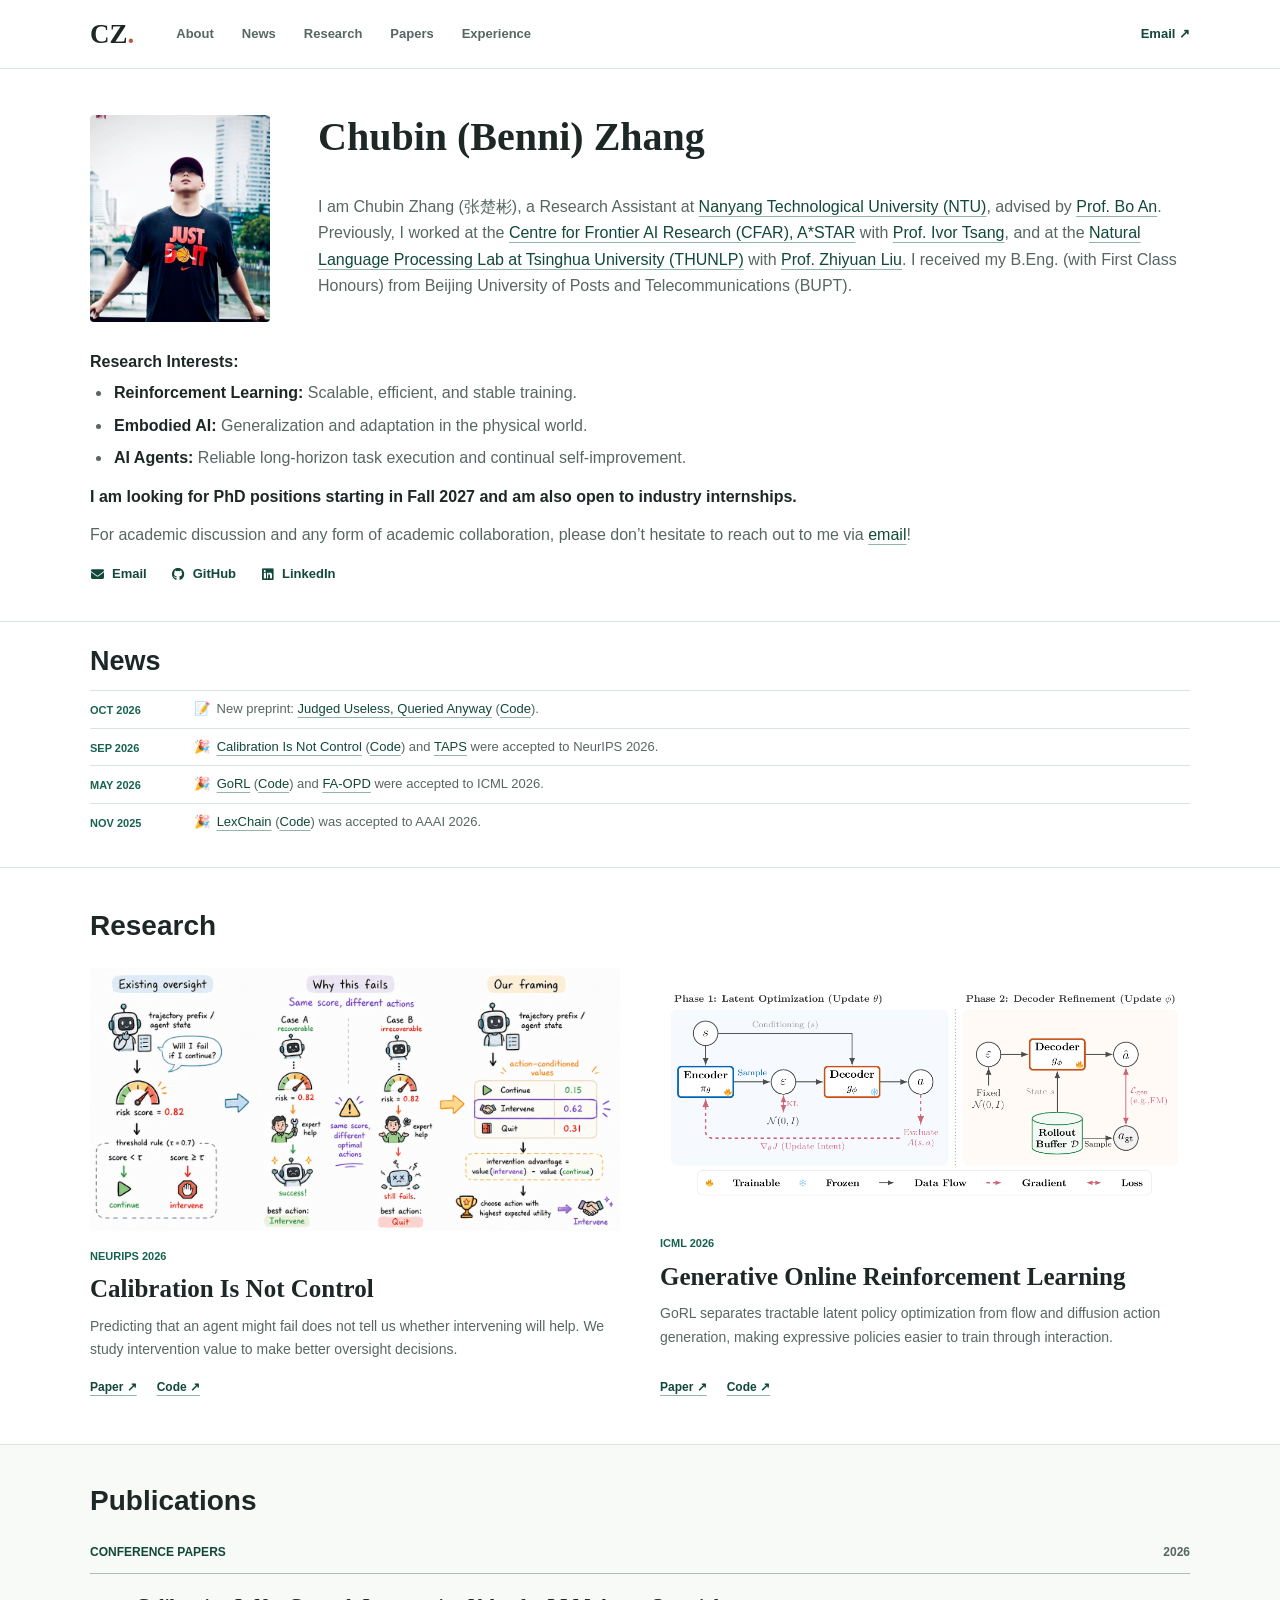
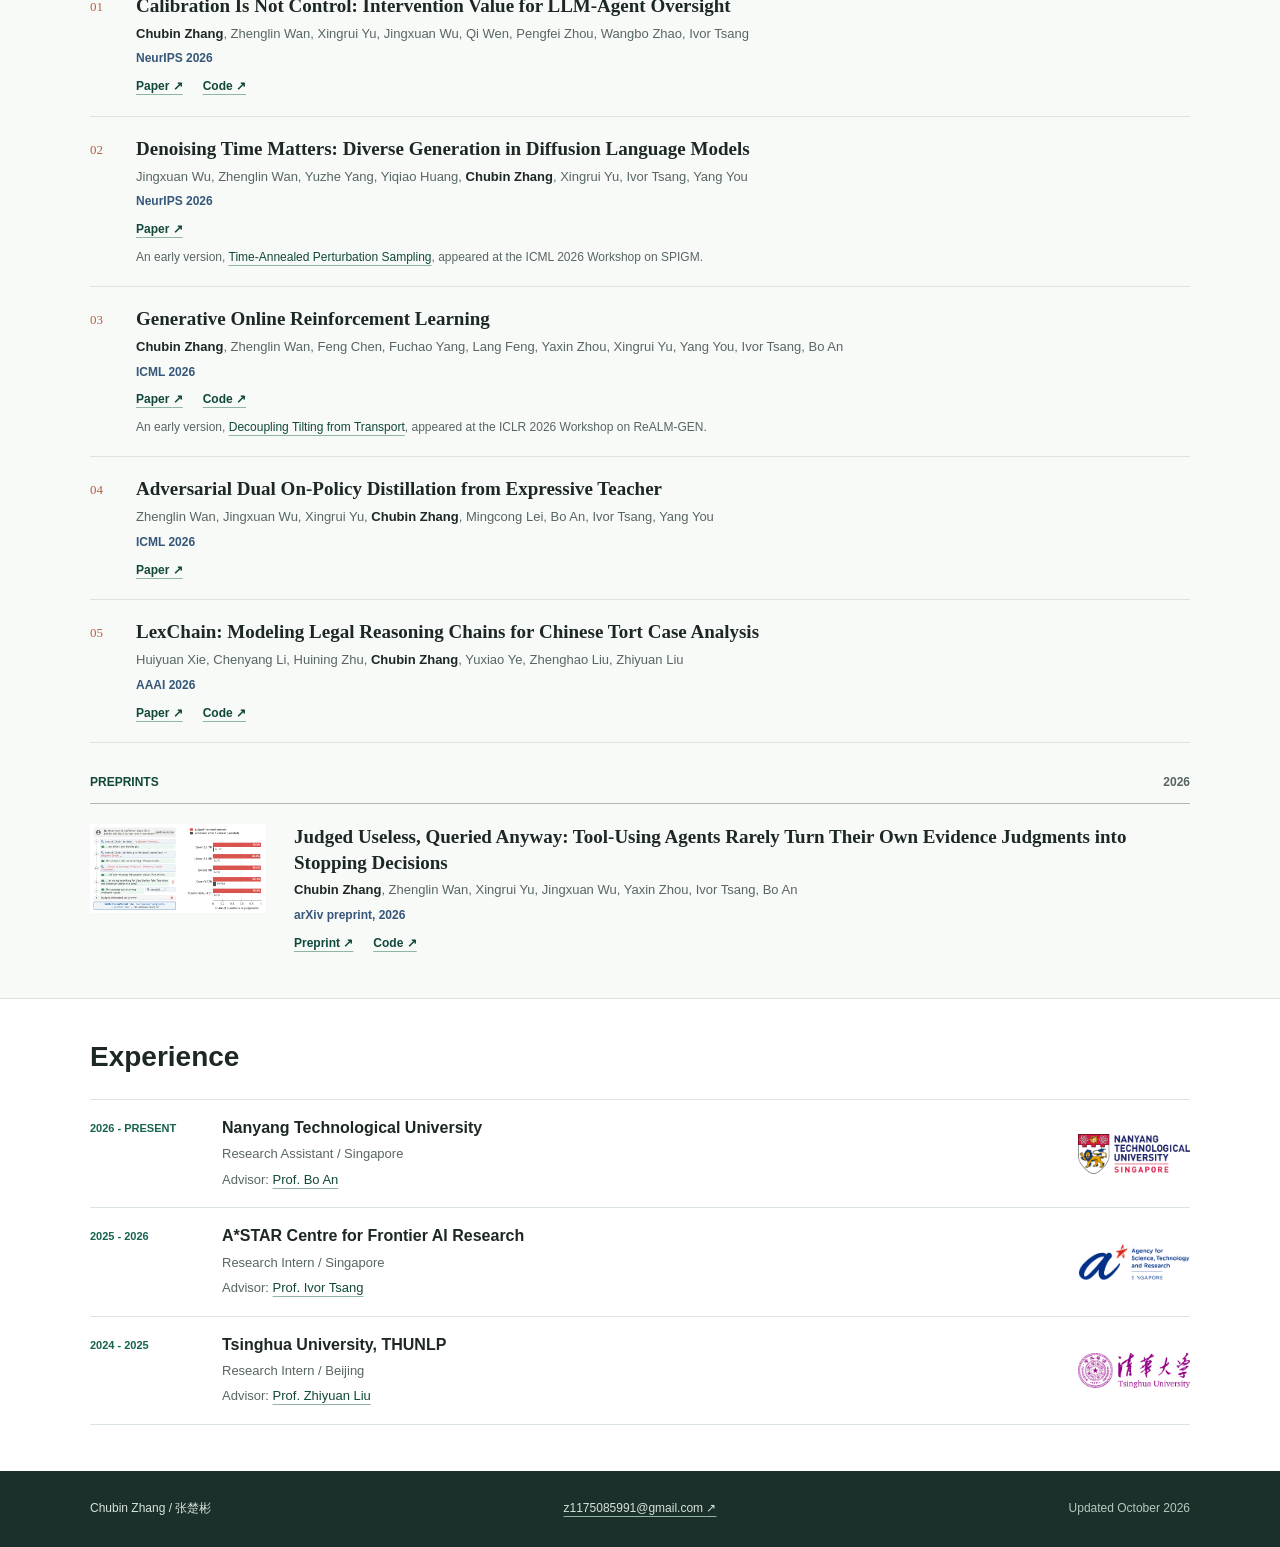
==== index.html @ ce403f7f "Highlight Fall 2027 PhD search and separate collaboration invitation" ====
<!doctype html>
<html lang="en">
  <head>
    <meta charset="utf-8" />
    <meta name="viewport" content="width=device-width, initial-scale=1" />
    <meta name="theme-color" content="#f8faf8" />
    <meta
      name="description"
      content="Chubin Zhang is a Research Assistant at Nanyang Technological University, supervised by Prof. Bo An. His research interests include reinforcement learning, generative models, and AI agents."
    />
    <link rel="canonical" href="https://bennidict23.github.io/" />
    <link rel="icon" href="assets/favicon.svg" type="image/svg+xml" />
    <link
      rel="stylesheet"
      href="https://cdnjs.cloudflare.com/ajax/libs/font-awesome/6.5.1/css/all.min.css"
    />
    <link rel="stylesheet" href="styles.css?v=20261015-opportunities" />
    <meta property="og:type" content="profile" />
    <meta
      property="og:title"
      content="Chubin Zhang (张楚彬) | Research Assistant at NTU"
    />
    <meta
      property="og:description"
      content="Research interests in reinforcement learning, generative models, and AI agents."
    />
    <meta property="og:url" content="https://bennidict23.github.io/" />
    <meta
      property="og:image"
      content="https://bennidict23.github.io/assets/gorl-framework.png"
    />
    <title>Chubin Zhang (张楚彬) | Research Assistant at NTU</title>
    <script type="application/ld+json">
      {
        "@context": "https://schema.org",
        "@type": "Person",
        "name": "Chubin Zhang",
        "alternateName": "张楚彬",
        "url": "https://bennidict23.github.io/",
        "email": "mailto:z1175085991@gmail.com",
        "jobTitle": "Research Assistant",
        "affiliation": {
          "@type": "CollegeOrUniversity",
          "name": "Nanyang Technological University"
        },
        "knowsAbout": [
          "Reinforcement learning",
          "Generative models",
          "Diffusion models",
          "AI agents"
        ],
        "sameAs": [
          "https://github.com/bennidict23",
          "https://www.linkedin.com/in/chubin-zhang-20a061420/"
        ]
      }
    </script>
  </head>
  <body>
    <a class="skip-link" href="#main">Skip to content</a>
    <header class="site-header">
      <div class="container header-inner">
        <a class="brand" href="#about" aria-label="Chubin Zhang, back to top"
          >CZ<span>.</span></a
        >
        <nav class="site-nav" aria-label="Primary navigation">
          <a href="#about">About</a><a href="#news">News</a
          ><a href="#research">Research</a><a href="#publications">Papers</a
          ><a href="#experience">Experience</a>
        </nav>
        <a class="header-contact" href="mailto:z1175085991@gmail.com"
          >Email <span aria-hidden="true">&#8599;</span></a
        >
      </div>
    </header>
    <main id="main">
      <section class="about-section" id="about" aria-labelledby="page-title">
        <div class="container profile-grid">
          <img
            class="portrait"
            src="assets/chubin-portrait.jpg"
            alt="Chubin Zhang outdoors in Singapore"
            width="1080"
            height="1244"
            loading="eager"
            decoding="async"
          />
          <div class="profile-heading">
            <h1 id="page-title">Chubin (Benni) Zhang</h1>
          </div>
          <div class="about-intro">
            <p>
              I am Chubin Zhang (张楚彬), a Research Assistant at
              <a
                href="https://www.ntu.edu.sg/"
                target="_blank"
                rel="noopener noreferrer"
                >Nanyang Technological University (NTU)</a
              >, advised by
              <a
                href="https://personal.ntu.edu.sg/boan/"
                target="_blank"
                rel="noopener noreferrer"
                >Prof. Bo An</a
              >. Previously, I worked at the
              <a
                href="https://www.a-star.edu.sg/cfar"
                target="_blank"
                rel="noopener noreferrer"
                >Centre for Frontier AI Research (CFAR), A*STAR</a
              >
              with
              <a
                href="https://www.a-star.edu.sg/cfar/about-cfar/management/prof-ivor-tsang"
                target="_blank"
                rel="noopener noreferrer"
                >Prof. Ivor Tsang</a
              >, and at the
              <a
                href="https://nlp.csai.tsinghua.edu.cn/"
                target="_blank"
                rel="noopener noreferrer"
                >Natural Language Processing Lab at Tsinghua University
                (THUNLP)</a
              >
              with
              <a
                href="https://nlp.csai.tsinghua.edu.cn/~lzy/"
                target="_blank"
                rel="noopener noreferrer"
                >Prof. Zhiyuan Liu</a
              >. I received my B.Eng. (with First Class Honours) from Beijing
              University of Posts and Telecommunications (BUPT).
            </p>
          </div>
          <div class="about-copy">
            <h2 class="interests-heading">Research Interests:</h2>
            <ul class="research-interests">
              <li>
                <strong>Reinforcement Learning:</strong> Scalable, efficient,
                and stable training.
              </li>
              <li>
                <strong>Embodied AI:</strong> Generalization and adaptation in
                the physical world.
              </li>
              <li>
                <strong>AI Agents:</strong> Reliable long-horizon task execution
                and continual self-improvement.
              </li>
            </ul>
            <p class="opportunity-note">
              <strong>
                I am looking for PhD positions starting in Fall 2027 and am also
                open to industry internships.
              </strong>
            </p>
            <p class="collaboration-note">
              For academic discussion and any form of academic collaboration,
              please don&rsquo;t hesitate to reach out to me via
              <a href="mailto:z1175085991@gmail.com">email</a>!
            </p>
            <div class="profile-links" aria-label="Contact and profiles">
              <a href="mailto:z1175085991@gmail.com"
                ><i class="fa-solid fa-envelope" aria-hidden="true"></i>Email</a
              >
              <a
                href="https://github.com/bennidict23"
                target="_blank"
                rel="noopener noreferrer"
                ><i class="fa-brands fa-github" aria-hidden="true"></i>GitHub</a
              >
              <a
                href="https://www.linkedin.com/in/chubin-zhang-20a061420/"
                target="_blank"
                rel="noopener noreferrer"
                ><i class="fa-brands fa-linkedin" aria-hidden="true"></i
                >LinkedIn</a
              >
            </div>
          </div>
        </div>
      </section>
      <section class="news-section" id="news" aria-labelledby="news-title">
        <div class="container">
          <div class="section-heading compact-heading">
            <h2 id="news-title">News</h2>
          </div>
          <ul class="news-list">
            <li>
              <time datetime="2026-10">Oct 2026</time>
              <p>
                <span aria-hidden="true">📝</span> New preprint:
                <a
                  href="https://arxiv.org/abs/2610.06191"
                  target="_blank"
                  rel="noopener noreferrer"
                  >Judged Useless, Queried Anyway</a
                >
                (<a
                  href="https://github.com/bennidict23/judged-useless-queried-anyway"
                  target="_blank"
                  rel="noopener noreferrer"
                  >Code</a
                >).
              </p>
            </li>
            <li>
              <time datetime="2026-09">Sep 2026</time>
              <p>
                <span aria-hidden="true">🎉</span>
                <a
                  href="https://arxiv.org/abs/2606.21399"
                  target="_blank"
                  rel="noopener noreferrer"
                  >Calibration Is Not Control</a
                >
                (<a
                  href="https://github.com/bennidict23/calibration-is-not-control"
                  target="_blank"
                  rel="noopener noreferrer"
                  >Code</a
                >) and
                <a
                  href="https://arxiv.org/abs/2601.22629"
                  target="_blank"
                  rel="noopener noreferrer"
                  >TAPS</a
                >
                were accepted to NeurIPS 2026.
              </p>
            </li>
            <li>
              <time datetime="2026-05">May 2026</time>
              <p>
                <span aria-hidden="true">🎉</span>
                <a
                  href="https://arxiv.org/abs/2512.02581"
                  target="_blank"
                  rel="noopener noreferrer"
                  >GoRL</a
                >
                (<a
                  href="https://github.com/bennidict23/GoRL"
                  target="_blank"
                  rel="noopener noreferrer"
                  >Code</a
                >) and
                <a
                  href="https://arxiv.org/abs/2605.27095"
                  target="_blank"
                  rel="noopener noreferrer"
                  >FA-OPD</a
                >
                were accepted to ICML 2026.
              </p>
            </li>
            <li>
              <time datetime="2025-11">Nov 2025</time>
              <p>
                <span aria-hidden="true">🎉</span>
                <a
                  href="https://doi.org/10.1609/aaai.v40i42.40906"
                  target="_blank"
                  rel="noopener noreferrer"
                  >LexChain</a
                >
                (<a
                  href="https://github.com/thunlp/LexChain"
                  target="_blank"
                  rel="noopener noreferrer"
                  >Code</a
                >) was accepted to AAAI 2026.
              </p>
            </li>
          </ul>
        </div>
      </section>
      <section
        class="research-section"
        id="research"
        aria-labelledby="research-title"
      >
        <div class="container">
          <div class="section-heading">
            <h2 id="research-title">Research</h2>
          </div>
          <div class="featured-grid">
            <article class="featured-work">
              <a
                class="feature-image"
                href="assets/oversight-figure.png"
                target="_blank"
                rel="noopener noreferrer"
                aria-label="Open the Calibration Is Not Control figure at full size"
                ><img
                  src="assets/oversight-figure.png"
                  alt="Risk-score oversight compared with action-conditioned intervention decisions"
                  width="1400"
                  height="694"
                  loading="lazy"
              /></a>
              <p class="feature-kicker">NeurIPS 2026</p>
              <h3>Calibration Is Not Control</h3>
              <p class="feature-summary">
                Predicting that an agent might fail does not tell us whether
                intervening will help. We study intervention value to make
                better oversight decisions.
              </p>
              <div class="paper-links">
                <a
                  href="https://arxiv.org/abs/2606.21399"
                  target="_blank"
                  rel="noopener noreferrer"
                  >Paper <span aria-hidden="true">&#8599;</span></a
                ><a
                  href="https://github.com/bennidict23/calibration-is-not-control"
                  target="_blank"
                  rel="noopener noreferrer"
                  >Code <span aria-hidden="true">&#8599;</span></a
                >
              </div>
            </article>
            <article class="featured-work">
              <a
                class="feature-image"
                href="assets/gorl-framework.png"
                target="_blank"
                rel="noopener noreferrer"
                aria-label="Open the Generative Online Reinforcement Learning figure at full size"
                ><img
                  src="assets/gorl-framework.png"
                  alt="GoRL framework: latent policy optimization and generative decoder refinement"
                  width="2043"
                  height="873"
                  loading="lazy"
              /></a>
              <p class="feature-kicker">ICML 2026</p>
              <h3>Generative Online Reinforcement Learning</h3>
              <p class="feature-summary">
                GoRL separates tractable latent policy optimization from flow
                and diffusion action generation, making expressive policies
                easier to train through interaction.
              </p>
              <div class="paper-links">
                <a
                  href="https://arxiv.org/abs/2512.02581"
                  target="_blank"
                  rel="noopener noreferrer"
                  >Paper <span aria-hidden="true">&#8599;</span></a
                ><a
                  href="https://github.com/bennidict23/GoRL"
                  target="_blank"
                  rel="noopener noreferrer"
                  >Code <span aria-hidden="true">&#8599;</span></a
                >
              </div>
            </article>
          </div>
        </div>
      </section>
      <section
        class="publications-section"
        id="publications"
        aria-labelledby="publications-title"
      >
        <div class="container">
          <div class="section-heading">
            <h2 id="publications-title">Publications</h2>
          </div>
          <h3 class="group-heading">Conference Papers <span>2026</span></h3>
          <ol class="publication-list">
            <li class="publication-item" id="paper-calibration">
              <span class="publication-number" aria-hidden="true">01</span>
              <div class="publication-body">
                <h4>
                  <a
                    href="https://arxiv.org/abs/2606.21399"
                    target="_blank"
                    rel="noopener noreferrer"
                    >Calibration Is Not Control: Intervention Value for
                    LLM-Agent Oversight
                    <span aria-hidden="true">&#8599;</span></a
                  >
                </h4>
                <p class="authors">
                  <strong>Chubin Zhang</strong>, Zhenglin Wan, Xingrui Yu,
                  Jingxuan Wu, Qi Wen, Pengfei Zhou, Wangbo Zhao, Ivor Tsang
                </p>
                <p class="venue">NeurIPS 2026</p>
                <div class="paper-links">
                  <a
                    href="https://arxiv.org/abs/2606.21399"
                    target="_blank"
                    rel="noopener noreferrer"
                    >Paper <span aria-hidden="true">&#8599;</span></a
                  ><a
                    href="https://github.com/bennidict23/calibration-is-not-control"
                    target="_blank"
                    rel="noopener noreferrer"
                    >Code <span aria-hidden="true">&#8599;</span></a
                  >
                </div>
              </div>
            </li>
            <li class="publication-item" id="paper-denoising">
              <span class="publication-number" aria-hidden="true">02</span>
              <div class="publication-body">
                <h4>
                  <a
                    href="https://arxiv.org/abs/2601.22629"
                    target="_blank"
                    rel="noopener noreferrer"
                    >Denoising Time Matters: Diverse Generation in Diffusion
                    Language Models <span aria-hidden="true">&#8599;</span></a
                  >
                </h4>
                <p class="authors">
                  Jingxuan Wu, Zhenglin Wan, Yuzhe Yang, Yiqiao Huang,
                  <strong>Chubin Zhang</strong>, Xingrui Yu, Ivor Tsang, Yang
                  You
                </p>
                <p class="venue">NeurIPS 2026</p>
                <div class="paper-links">
                  <a
                    href="https://arxiv.org/abs/2601.22629"
                    target="_blank"
                    rel="noopener noreferrer"
                    >Paper <span aria-hidden="true">&#8599;</span></a
                  >
                </div>
                <p class="note">
                  An early version,
                  <a
                    href="https://openreview.net/forum?id=97dB4GrUzx"
                    rel="noopener noreferrer"
                    target="_blank"
                    >Time-Annealed Perturbation Sampling</a
                  >, appeared at the ICML 2026 Workshop on SPIGM.
                </p>
              </div>
            </li>
            <li class="publication-item" id="paper-gorl">
              <span class="publication-number" aria-hidden="true">03</span>
              <div class="publication-body">
                <h4>
                  <a
                    href="https://arxiv.org/abs/2512.02581"
                    target="_blank"
                    rel="noopener noreferrer"
                    >Generative Online Reinforcement Learning
                    <span aria-hidden="true">&#8599;</span></a
                  >
                </h4>
                <p class="authors">
                  <strong>Chubin Zhang</strong>, Zhenglin Wan, Feng Chen, Fuchao
                  Yang, Lang Feng, Yaxin Zhou, Xingrui Yu, Yang You, Ivor Tsang,
                  Bo An
                </p>
                <p class="venue">ICML 2026</p>
                <div class="paper-links">
                  <a
                    href="https://arxiv.org/abs/2512.02581"
                    target="_blank"
                    rel="noopener noreferrer"
                    >Paper <span aria-hidden="true">&#8599;</span></a
                  ><a
                    href="https://github.com/bennidict23/GoRL"
                    target="_blank"
                    rel="noopener noreferrer"
                    >Code <span aria-hidden="true">&#8599;</span></a
                  >
                </div>
                <p class="note">
                  An early version,
                  <a
                    href="https://openreview.net/forum?id=NMP4f4Cx2W"
                    rel="noopener noreferrer"
                    target="_blank"
                    >Decoupling Tilting from Transport</a
                  >, appeared at the ICLR 2026 Workshop on ReALM-GEN.
                </p>
              </div>
            </li>
            <li class="publication-item" id="paper-distillation">
              <span class="publication-number" aria-hidden="true">04</span>
              <div class="publication-body">
                <h4>
                  <a
                    href="https://arxiv.org/abs/2605.27095"
                    target="_blank"
                    rel="noopener noreferrer"
                    >Adversarial Dual On-Policy Distillation from Expressive
                    Teacher <span aria-hidden="true">&#8599;</span></a
                  >
                </h4>
                <p class="authors">
                  Zhenglin Wan, Jingxuan Wu, Xingrui Yu,
                  <strong>Chubin Zhang</strong>, Mingcong Lei, Bo An, Ivor
                  Tsang, Yang You
                </p>
                <p class="venue">ICML 2026</p>
                <div class="paper-links">
                  <a
                    href="https://arxiv.org/abs/2605.27095"
                    target="_blank"
                    rel="noopener noreferrer"
                    >Paper <span aria-hidden="true">&#8599;</span></a
                  >
                </div>
              </div>
            </li>
            <li class="publication-item" id="paper-lexchain">
              <span class="publication-number" aria-hidden="true">05</span>
              <div class="publication-body">
                <h4>
                  <a
                    href="https://doi.org/10.1609/aaai.v40i42.40906"
                    target="_blank"
                    rel="noopener noreferrer"
                    >LexChain: Modeling Legal Reasoning Chains for Chinese Tort
                    Case Analysis <span aria-hidden="true">&#8599;</span></a
                  >
                </h4>
                <p class="authors">
                  Huiyuan Xie, Chenyang Li, Huining Zhu,
                  <strong>Chubin Zhang</strong>, Yuxiao Ye, Zhenghao Liu,
                  Zhiyuan Liu
                </p>
                <p class="venue">AAAI 2026</p>
                <div class="paper-links">
                  <a
                    href="https://doi.org/10.1609/aaai.v40i42.40906"
                    target="_blank"
                    rel="noopener noreferrer"
                    >Paper <span aria-hidden="true">&#8599;</span></a
                  ><a
                    href="https://github.com/thunlp/LexChain"
                    target="_blank"
                    rel="noopener noreferrer"
                    >Code <span aria-hidden="true">&#8599;</span></a
                  >
                </div>
              </div>
            </li>
          </ol>
          <div class="preprints-group">
            <h3 class="group-heading">Preprints <span>2026</span></h3>
            <article class="preprint-item" id="paper-judged-useless">
              <a
                class="preprint-image"
                href="assets/judged-useless-teaser.png"
                target="_blank"
                rel="noopener noreferrer"
                aria-label="Open the Judged Useless figure at full size"
                ><img
                  src="assets/judged-useless-teaser.png"
                  alt="An agent keeps searching after judging results useless"
                  width="1400"
                  height="710"
                  loading="lazy"
              /></a>
              <div class="publication-body">
                <h4>
                  <a
                    href="https://arxiv.org/abs/2610.06191"
                    target="_blank"
                    rel="noopener noreferrer"
                    >Judged Useless, Queried Anyway: Tool-Using Agents Rarely
                    Turn Their Own Evidence Judgments into Stopping Decisions
                    <span aria-hidden="true">&#8599;</span></a
                  >
                </h4>
                <p class="authors">
                  <strong>Chubin Zhang</strong>, Zhenglin Wan, Xingrui Yu,
                  Jingxuan Wu, Yaxin Zhou, Ivor Tsang, Bo An
                </p>
                <p class="venue">arXiv preprint, 2026</p>
                <div class="paper-links">
                  <a
                    href="https://arxiv.org/abs/2610.06191"
                    target="_blank"
                    rel="noopener noreferrer"
                    >Preprint <span aria-hidden="true">&#8599;</span></a
                  ><a
                    href="https://github.com/bennidict23/judged-useless-queried-anyway"
                    target="_blank"
                    rel="noopener noreferrer"
                    >Code <span aria-hidden="true">&#8599;</span></a
                  >
                </div>
              </div>
            </article>
          </div>
        </div>
      </section>
      <section
        class="experience-section"
        id="experience"
        aria-labelledby="experience-title"
      >
        <div class="container">
          <div class="section-heading">
            <h2 id="experience-title">Experience</h2>
          </div>
          <div class="experience-list">
            <article class="experience-item">
              <p class="experience-date">2026 - present</p>
              <div>
                <h3>Nanyang Technological University</h3>
                <p>Research Assistant / Singapore</p>
                <p>
                  Advisor:
                  <a
                    href="https://personal.ntu.edu.sg/boan/"
                    target="_blank"
                    rel="noopener noreferrer"
                    >Prof. Bo An</a
                  >
                </p>
              </div>
              <img
                src="assets/logos/ntu.png"
                alt="Nanyang Technological University logo"
                width="600"
                height="215"
                loading="lazy"
              />
            </article>
            <article class="experience-item">
              <p class="experience-date">2025 - 2026</p>
              <div>
                <h3>
                  <a
                    href="https://www.a-star.edu.sg/cfar"
                    target="_blank"
                    rel="noopener noreferrer"
                    >A*STAR Centre for Frontier AI Research</a
                  >
                </h3>
                <p>Research Intern / Singapore</p>
                <p>
                  Advisor:
                  <a
                    href="https://www.a-star.edu.sg/cfar/about-cfar/management/prof-ivor-tsang"
                    target="_blank"
                    rel="noopener noreferrer"
                    >Prof. Ivor Tsang</a
                  >
                </p>
              </div>
              <img
                src="assets/logos/astar.png"
                alt="A*STAR Centre for Frontier AI Research logo"
                width="530"
                height="196"
                loading="lazy"
              />
            </article>
            <article class="experience-item">
              <p class="experience-date">2024 - 2025</p>
              <div>
                <h3>
                  <a
                    href="https://nlp.csai.tsinghua.edu.cn/"
                    target="_blank"
                    rel="noopener noreferrer"
                    >Tsinghua University, THUNLP</a
                  >
                </h3>
                <p>Research Intern / Beijing</p>
                <p>
                  Advisor:
                  <a
                    href="https://nlp.csai.tsinghua.edu.cn/~lzy/"
                    target="_blank"
                    rel="noopener noreferrer"
                    >Prof. Zhiyuan Liu</a
                  >
                </p>
              </div>
              <img
                src="assets/logos/tsinghua.png"
                alt="Tsinghua University, THUNLP logo"
                width="600"
                height="189"
                loading="lazy"
              />
            </article>
          </div>
        </div>
      </section>
    </main>
    <footer class="site-footer">
      <div class="container footer-inner">
        <p>Chubin Zhang <span lang="zh-CN">/ 张楚彬</span></p>
        <a href="mailto:z1175085991@gmail.com"
          >z1175085991@gmail.com <span aria-hidden="true">&#8599;</span></a
        >
        <p>Updated October 2026</p>
      </div>
    </footer>
    <script
      type="module"
      src="https://static.cloudflareinsights.com/beacon.min.js"
      data-cf-beacon='{"token":"19568511e5f841eb85192ddd438c5ad8"}'
    ></script>
  </body>
</html>
---- styles.css ----
:root {
  color-scheme: light;
  --paper: #ffffff;
  --soft: #f8faf8;
  --ink: #1d2826;
  --muted: #586663;
  --green: #176350;
  --green-dark: #114839;
  --rust: #b85f46;
  --blue: #365779;
  --line: #dce4df;
  --line-strong: #adbbb3;
  --serif: Georgia, "Times New Roman", serif;
  --page-width: 1100px;
}

*,
*::before,
*::after {
  box-sizing: border-box;
}
html {
  scroll-behavior: smooth;
  scroll-padding-top: 88px;
}
body {
  margin: 0;
  background: var(--paper);
  color: var(--ink);
  font-family: -apple-system, BlinkMacSystemFont, "Segoe UI", Arial, sans-serif;
  font-size: 16px;
  line-height: 1.65;
  letter-spacing: 0;
}
img {
  display: block;
  max-width: 100%;
}
a {
  color: var(--green-dark);
  text-decoration-color: #90b5a5;
  text-underline-offset: 4px;
}
a:hover {
  color: var(--rust);
}
a:focus-visible {
  outline: 2px solid var(--rust);
  outline-offset: 4px;
}
::selection {
  background: #d9efe6;
  color: var(--ink);
}
.container {
  width: min(calc(100% - 72px), var(--page-width));
  margin-inline: auto;
}
.skip-link {
  position: fixed;
  z-index: 100;
  top: -100px;
  left: 20px;
  padding: 10px 16px;
  background: var(--ink);
  color: var(--paper);
}
.skip-link:focus {
  top: 16px;
}

.site-header {
  position: sticky;
  z-index: 20;
  top: 0;
  border-bottom: 1px solid var(--line);
  background: var(--paper);
}
.header-inner {
  display: flex;
  align-items: center;
  min-height: 68px;
  gap: 42px;
}
.brand {
  flex: none;
  font-family: var(--serif);
  font-size: 27px;
  font-weight: 700;
  line-height: 1;
  color: var(--ink);
  text-decoration: none;
}
.brand span {
  color: var(--rust);
}
.site-nav {
  display: flex;
  flex: 1;
  align-items: center;
  gap: 28px;
  min-width: 0;
}
.site-nav a,
.header-contact {
  font-size: 13px;
  font-weight: 600;
  text-decoration: none;
  white-space: nowrap;
}
.site-nav a {
  color: var(--muted);
}
.site-nav a:hover {
  color: var(--green);
}
.header-contact {
  flex: none;
}

.about-section {
  padding: 46px 0 36px;
}
.profile-grid {
  display: grid;
  grid-template-columns: 180px minmax(0, 1fr);
  grid-template-rows: min-content auto auto;
  gap: 12px 48px;
  align-items: start;
}
.portrait {
  grid-row: 1 / 3;
  width: 180px;
  height: auto;
  aspect-ratio: 1080 / 1244;
  border-radius: 4px;
}
.profile-heading,
.about-intro,
.about-copy {
  min-width: 0;
}
.profile-heading {
  grid-column: 2;
  grid-row: 1;
}
.about-intro {
  grid-column: 2;
  grid-row: 2;
}
.about-copy {
  grid-column: 1 / -1;
  grid-row: 3;
}
.feature-kicker,
.experience-date {
  margin: 0;
  font-size: 11px;
  font-weight: 700;
  line-height: 1.4;
  text-transform: uppercase;
}
h1 {
  margin: 0;
  font-family: var(--serif);
  font-size: 40px;
  line-height: 1.1;
  font-weight: 700;
}
.profile-chinese {
  margin: 6px 0 0;
  color: var(--muted);
  font-size: 16px;
  line-height: 1.4;
}
.about-intro,
.about-copy {
  color: var(--muted);
  font-size: 16px;
}
.about-copy > p {
  margin: 0 0 12px;
}
.about-intro > p {
  margin: 0;
}
.interests-heading {
  margin: 16px 0 6px;
  color: var(--ink);
  font-size: 16px;
  font-weight: 600;
  line-height: 1.5;
}
.research-interests {
  margin: 0 0 12px;
  padding-left: 22px;
}
.research-interests li {
  padding-left: 2px;
}
.research-interests li + li {
  margin-top: 6px;
}
.research-interests strong,
.opportunity-note strong {
  color: var(--ink);
  font-weight: 600;
}
.profile-links {
  display: flex;
  flex-wrap: wrap;
  align-items: center;
  gap: 10px 24px;
  margin-top: 15px;
}
.profile-links a {
  display: inline-flex;
  align-items: center;
  gap: 7px;
  font-size: 13px;
  font-weight: 600;
  text-decoration: none;
}
.profile-links i {
  width: 15px;
  text-align: center;
}
.about-copy .availability {
  margin: 10px 0 0;
  font-size: 12px;
  color: var(--muted);
}

.section-heading {
  margin-bottom: 26px;
}
.section-heading h2 {
  margin: 0;
  font-size: 28px;
  line-height: 1.15;
}
.compact-heading {
  display: flex;
  align-items: baseline;
  gap: 22px;
  margin-bottom: 13px;
}
.compact-heading h2 {
  font-size: 27px;
}
.news-section {
  background: var(--paper);
  border-block: 1px solid var(--line);
  padding: 24px 0 26px;
}
.news-list {
  margin: 0;
  padding: 0;
  list-style: none;
}
.news-list li {
  display: grid;
  grid-template-columns: 84px minmax(0, 1fr);
  gap: 20px;
  padding: 8px 0;
  border-top: 1px solid var(--line);
}
.news-list time {
  padding-top: 2px;
  color: var(--green);
  font-size: 11px;
  font-weight: 700;
  text-transform: uppercase;
  white-space: nowrap;
}
.news-list p {
  margin: 0;
  font-size: 13px;
  line-height: 1.6;
  color: var(--muted);
}
.news-list p > span {
  margin-right: 3px;
}

.research-section,
.experience-section {
  padding: 42px 0 46px;
}
.featured-grid {
  display: grid;
  grid-template-columns: repeat(2, minmax(0, 1fr));
  gap: 40px;
}
.featured-work {
  display: flex;
  flex-direction: column;
  min-width: 0;
}
.feature-image {
  display: block;
  background: var(--paper);
  aspect-ratio: 2.12;
}
.feature-image img {
  width: 100%;
  height: 100%;
  object-fit: contain;
}
.feature-kicker {
  margin-top: 18px;
  color: var(--green);
}
.featured-work h3 {
  margin: 9px 0 10px;
  font-family: var(--serif);
  font-size: 25px;
  font-weight: 700;
  line-height: 1.25;
}
.feature-summary {
  margin: 0 0 16px;
  color: var(--muted);
  font-size: 14px;
  line-height: 1.7;
}
.paper-links {
  display: flex;
  flex-wrap: wrap;
  gap: 8px 20px;
}
.paper-links a {
  font-size: 12px;
  font-weight: 700;
  white-space: nowrap;
}
.featured-work > .paper-links {
  margin-top: auto;
}

.publications-section {
  padding: 40px 0 44px;
  background: var(--soft);
  border-block: 1px solid var(--line);
}
.group-heading {
  display: flex;
  justify-content: space-between;
  align-items: baseline;
  gap: 20px;
  margin: 0;
  padding-bottom: 10px;
  border-bottom: 1px solid var(--line-strong);
  color: var(--green-dark);
  font-size: 12px;
  font-weight: 700;
  text-transform: uppercase;
}
.group-heading span {
  color: var(--muted);
}
.publication-list {
  margin: 0;
  padding: 0;
  list-style: none;
}
.publication-item {
  display: grid;
  grid-template-columns: 28px minmax(0, 1fr);
  gap: 18px;
  padding: 19px 0;
  border-bottom: 1px solid var(--line);
}
.publication-number {
  padding-top: 3px;
  color: var(--rust);
  font-family: var(--serif);
  font-size: 13px;
}
.publication-body {
  min-width: 0;
}
.publication-body h4 {
  margin: 0;
  font-family: var(--serif);
  font-size: 19px;
  line-height: 1.35;
  font-weight: 700;
  overflow-wrap: anywhere;
}
.publication-body h4 a {
  color: var(--ink);
  text-decoration: none;
}
.publication-body h4 a:hover {
  color: var(--green);
}
.publication-body h4 a > span {
  display: none;
}
.authors {
  margin: 5px 0 0;
  color: var(--muted);
  font-size: 13px;
  line-height: 1.6;
}
.authors strong {
  color: var(--ink);
}
.venue {
  margin: 5px 0 0;
  color: var(--blue);
  font-size: 12px;
  font-weight: 700;
}
.publication-body .paper-links {
  margin-top: 8px;
}
.note {
  margin: 8px 0 0;
  color: var(--muted);
  font-size: 12px;
  line-height: 1.6;
}
.preprints-group {
  margin-top: 30px;
}
.preprint-item {
  display: grid;
  grid-template-columns: 176px minmax(0, 1fr);
  gap: 28px;
  padding-top: 20px;
  align-items: start;
}
.preprint-image {
  display: block;
  aspect-ratio: 1400 / 710;
}
.preprint-image img {
  width: 100%;
  height: 100%;
  object-fit: contain;
}

.experience-item {
  display: grid;
  grid-template-columns: 108px minmax(0, 1fr) 112px;
  gap: 24px;
  align-items: start;
  border-top: 1px solid var(--line);
  padding: 17px 0;
}
.experience-item:last-child {
  border-bottom: 1px solid var(--line);
}
.experience-date {
  padding-top: 4px;
  color: var(--green);
}
.experience-item h3 {
  margin: 0;
  font-size: 16px;
  font-weight: 600;
  line-height: 1.4;
}
.experience-item h3 a {
  color: var(--ink);
  text-decoration: none;
}
.experience-item h3 a:hover {
  color: var(--green);
}
.experience-item div > p {
  margin: 4px 0 0;
  color: var(--muted);
  font-size: 13px;
}
.experience-item img {
  width: 112px;
  height: 46px;
  object-fit: contain;
  align-self: center;
}
.site-footer {
  background: #1c302b;
  color: #d6e2dc;
}
.footer-inner {
  display: flex;
  flex-wrap: wrap;
  align-items: center;
  justify-content: space-between;
  gap: 12px 22px;
  min-height: 76px;
  padding-block: 20px;
  font-size: 12px;
}
.footer-inner p {
  margin: 0;
}
.footer-inner a {
  color: inherit;
  overflow-wrap: anywhere;
}
.footer-inner p:last-child {
  color: #b6c9bf;
}

@media (max-width: 760px) {
  .container {
    width: calc(100% - 40px);
  }
  .header-inner {
    gap: 24px;
  }
  .site-nav {
    gap: 18px;
  }
  .profile-grid {
    grid-template-columns: 150px minmax(0, 1fr);
    gap: 14px 28px;
  }
  .portrait {
    width: 150px;
  }
  h1 {
    font-size: 40px;
  }
  .featured-grid {
    gap: 28px;
  }
}

@media (max-width: 600px) {
  html {
    scroll-padding-top: 102px;
  }
  .header-inner {
    flex-wrap: wrap;
    justify-content: space-between;
    gap: 12px;
    padding-block: 12px 10px;
  }
  .brand {
    font-size: 24px;
  }
  .header-contact {
    margin-left: auto;
  }
  .site-nav {
    order: 3;
    flex-basis: 100%;
    justify-content: space-between;
    gap: 10px;
  }
  .site-nav a {
    font-size: 11px;
  }
  .about-section {
    padding: 26px 0 25px;
  }
  .profile-grid {
    grid-template-columns: 112px minmax(0, 1fr);
    gap: 18px 22px;
    align-items: start;
  }
  .portrait {
    grid-row: 1;
    width: 112px;
  }
  .profile-heading {
    align-self: center;
  }
  h1 {
    font-size: 28px;
    line-height: 1.15;
  }
  .profile-chinese {
    font-size: 14px;
  }
  .about-intro,
  .about-copy {
    grid-column: 1 / -1;
    font-size: 14px;
    line-height: 1.7;
  }
  .profile-links {
    margin-top: 14px;
    gap: 12px 24px;
  }
  .about-copy .availability {
    font-size: 11px;
  }
  .news-section {
    padding: 22px 0;
  }
  .compact-heading {
    gap: 18px;
  }
  .compact-heading h2 {
    font-size: 25px;
  }
  .news-list li {
    grid-template-columns: 64px minmax(0, 1fr);
    gap: 12px;
    padding: 9px 0;
  }
  .news-list time {
    font-size: 10px;
  }
  .news-list p {
    font-size: 12px;
  }
  .research-section,
  .experience-section,
  .publications-section {
    padding: 32px 0 36px;
  }
  .section-heading {
    margin-bottom: 22px;
  }
  .compact-heading {
    margin-bottom: 12px;
  }
  .section-heading h2 {
    font-size: 29px;
  }
  .compact-heading h2 {
    font-size: 25px;
  }
  .featured-grid {
    grid-template-columns: 1fr;
    gap: 30px;
  }
  .featured-work h3 {
    font-size: 23px;
  }
  .feature-summary {
    font-size: 13px;
  }
  .feature-kicker {
    margin-top: 14px;
  }
  .publication-item {
    grid-template-columns: 20px minmax(0, 1fr);
    gap: 12px;
    padding-block: 17px;
  }
  .publication-body h4 {
    font-size: 18px;
  }
  .authors {
    font-size: 12px;
  }
  .preprint-item {
    grid-template-columns: 1fr;
    gap: 16px;
  }
  .preprint-image {
    width: min(100%, 280px);
  }
  .experience-item {
    grid-template-columns: minmax(0, 1fr) 74px;
    gap: 6px 16px;
  }
  .experience-date {
    grid-column: 1;
    padding-top: 0;
  }
  .experience-item > div {
    grid-column: 1;
  }
  .experience-item img {
    grid-column: 2;
    grid-row: 1 / 3;
    width: 74px;
    height: 40px;
  }
  .experience-item h3 {
    font-size: 14px;
  }
  .experience-item div > p {
    font-size: 12px;
  }
  .footer-inner {
    align-items: start;
    flex-direction: column;
    gap: 8px;
  }
}

@media (max-width: 360px) {
  .container {
    width: calc(100% - 32px);
  }
  .profile-grid {
    grid-template-columns: 96px minmax(0, 1fr);
    gap: 16px;
  }
  .portrait {
    width: 96px;
  }
  h1 {
    font-size: 26px;
  }
  .site-nav {
    gap: 7px;
  }
}

@media (prefers-reduced-motion: reduce) {
  html {
    scroll-behavior: auto;
  }
}
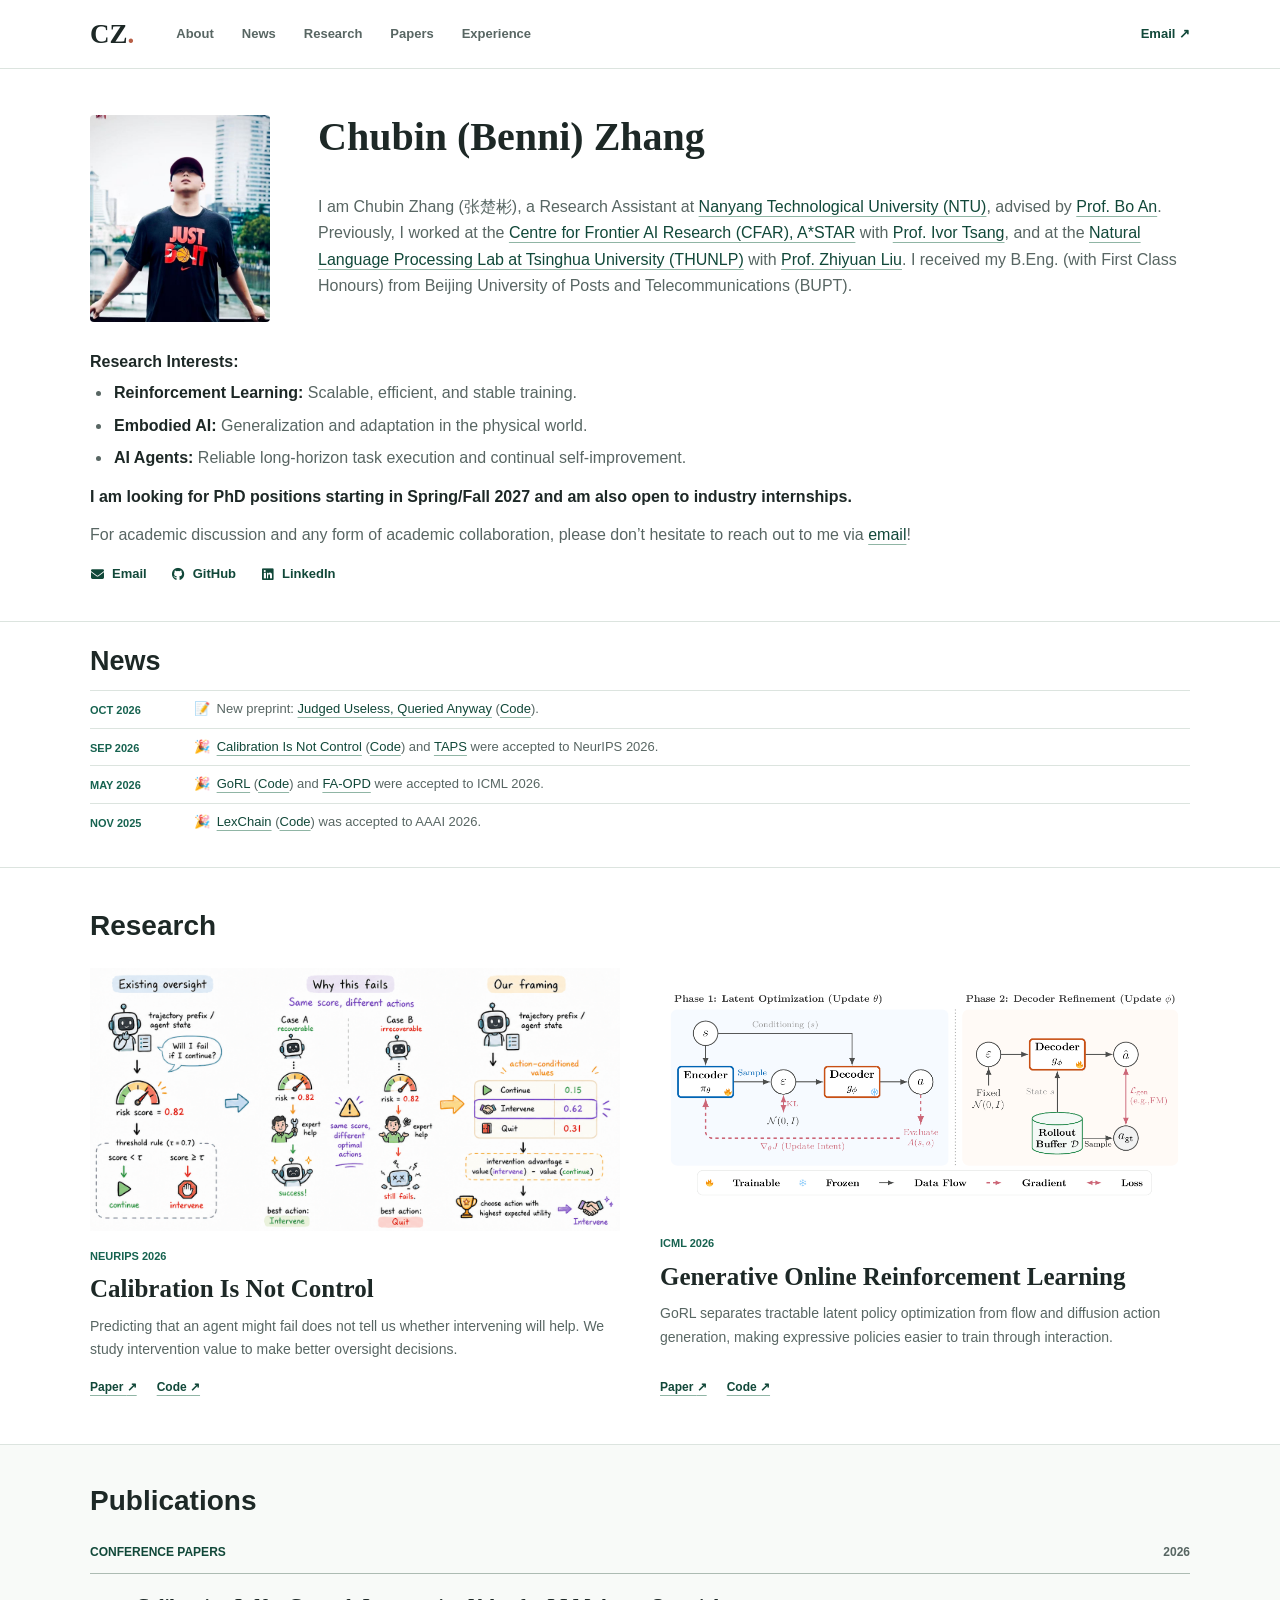
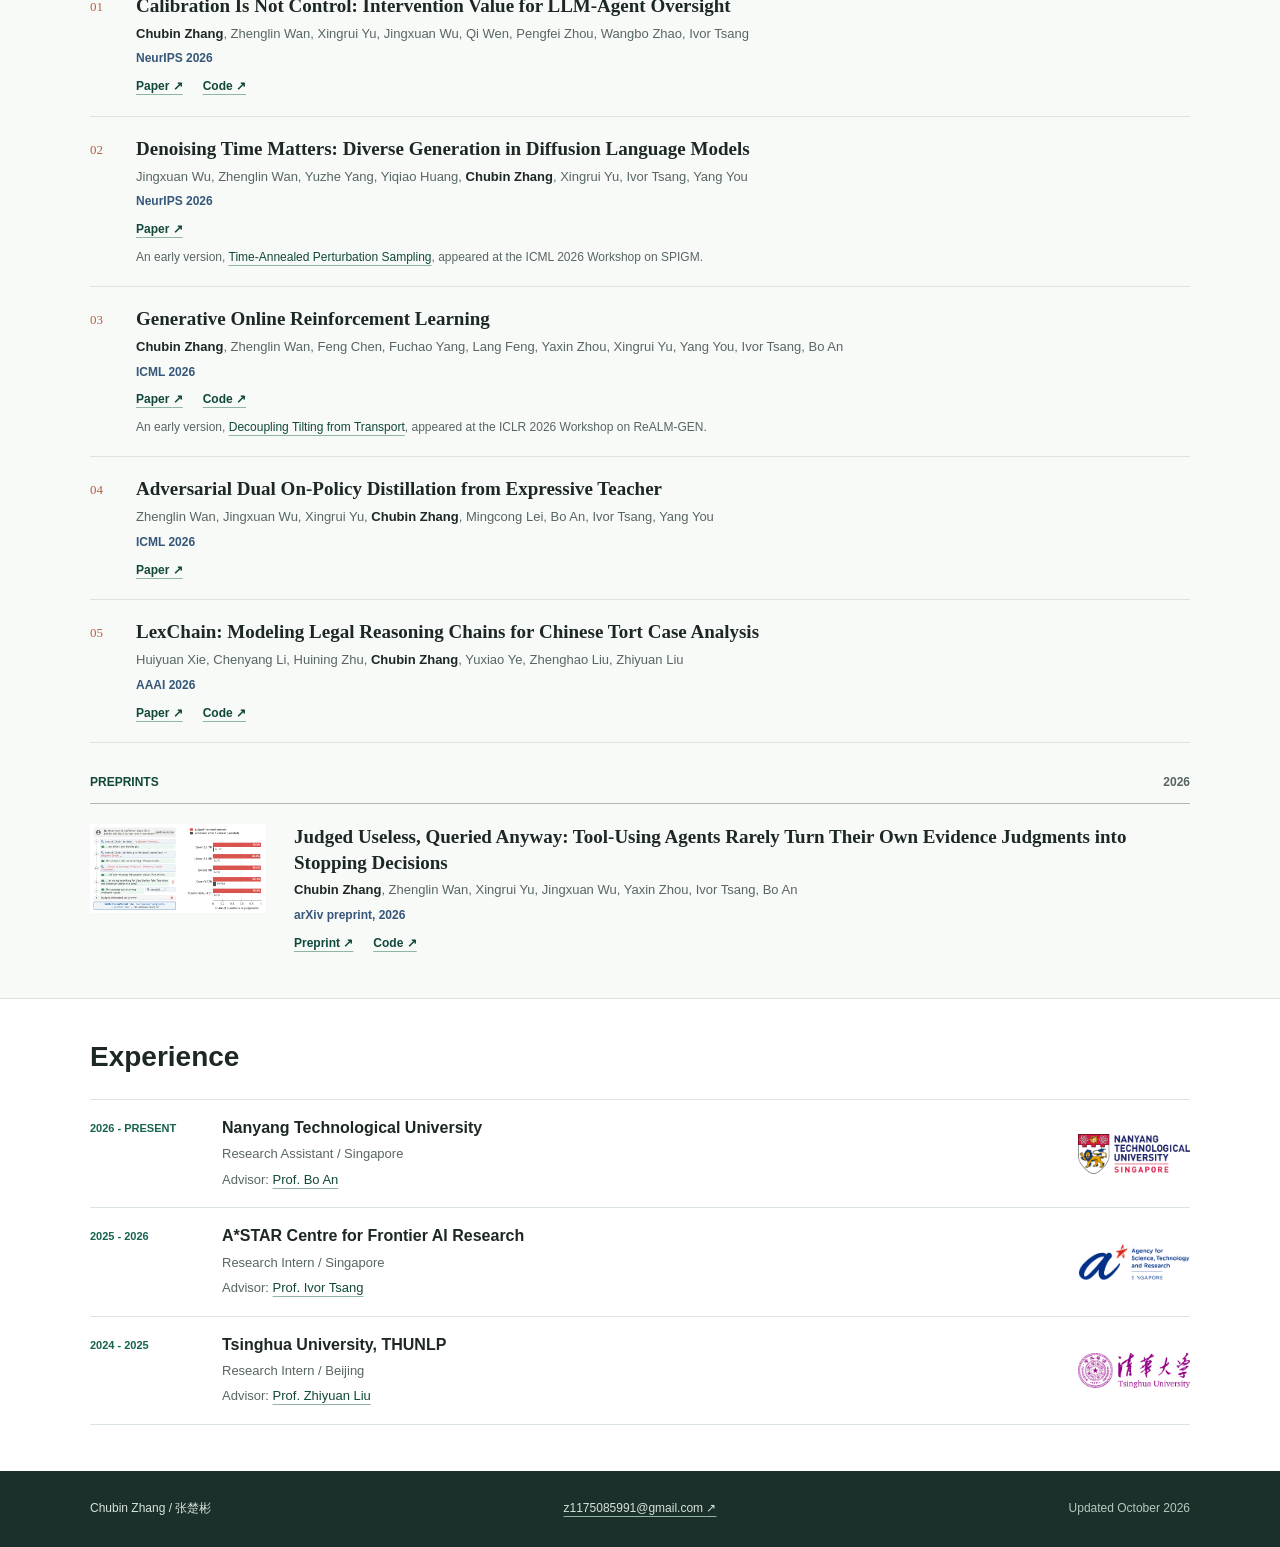
==== commit 10eb4736: "Include both Spring and Fall 2027 PhD intakes" ====
--- a/index.html
+++ b/index.html
@@ -151,8 +151,8 @@
             </ul>
             <p class="opportunity-note">
               <strong>
-                I am looking for PhD positions starting in Fall 2027 and am also
-                open to industry internships.
+                I am looking for PhD positions starting in Spring/Fall 2027 and
+                am also open to industry internships.
               </strong>
             </p>
             <p class="collaboration-note">
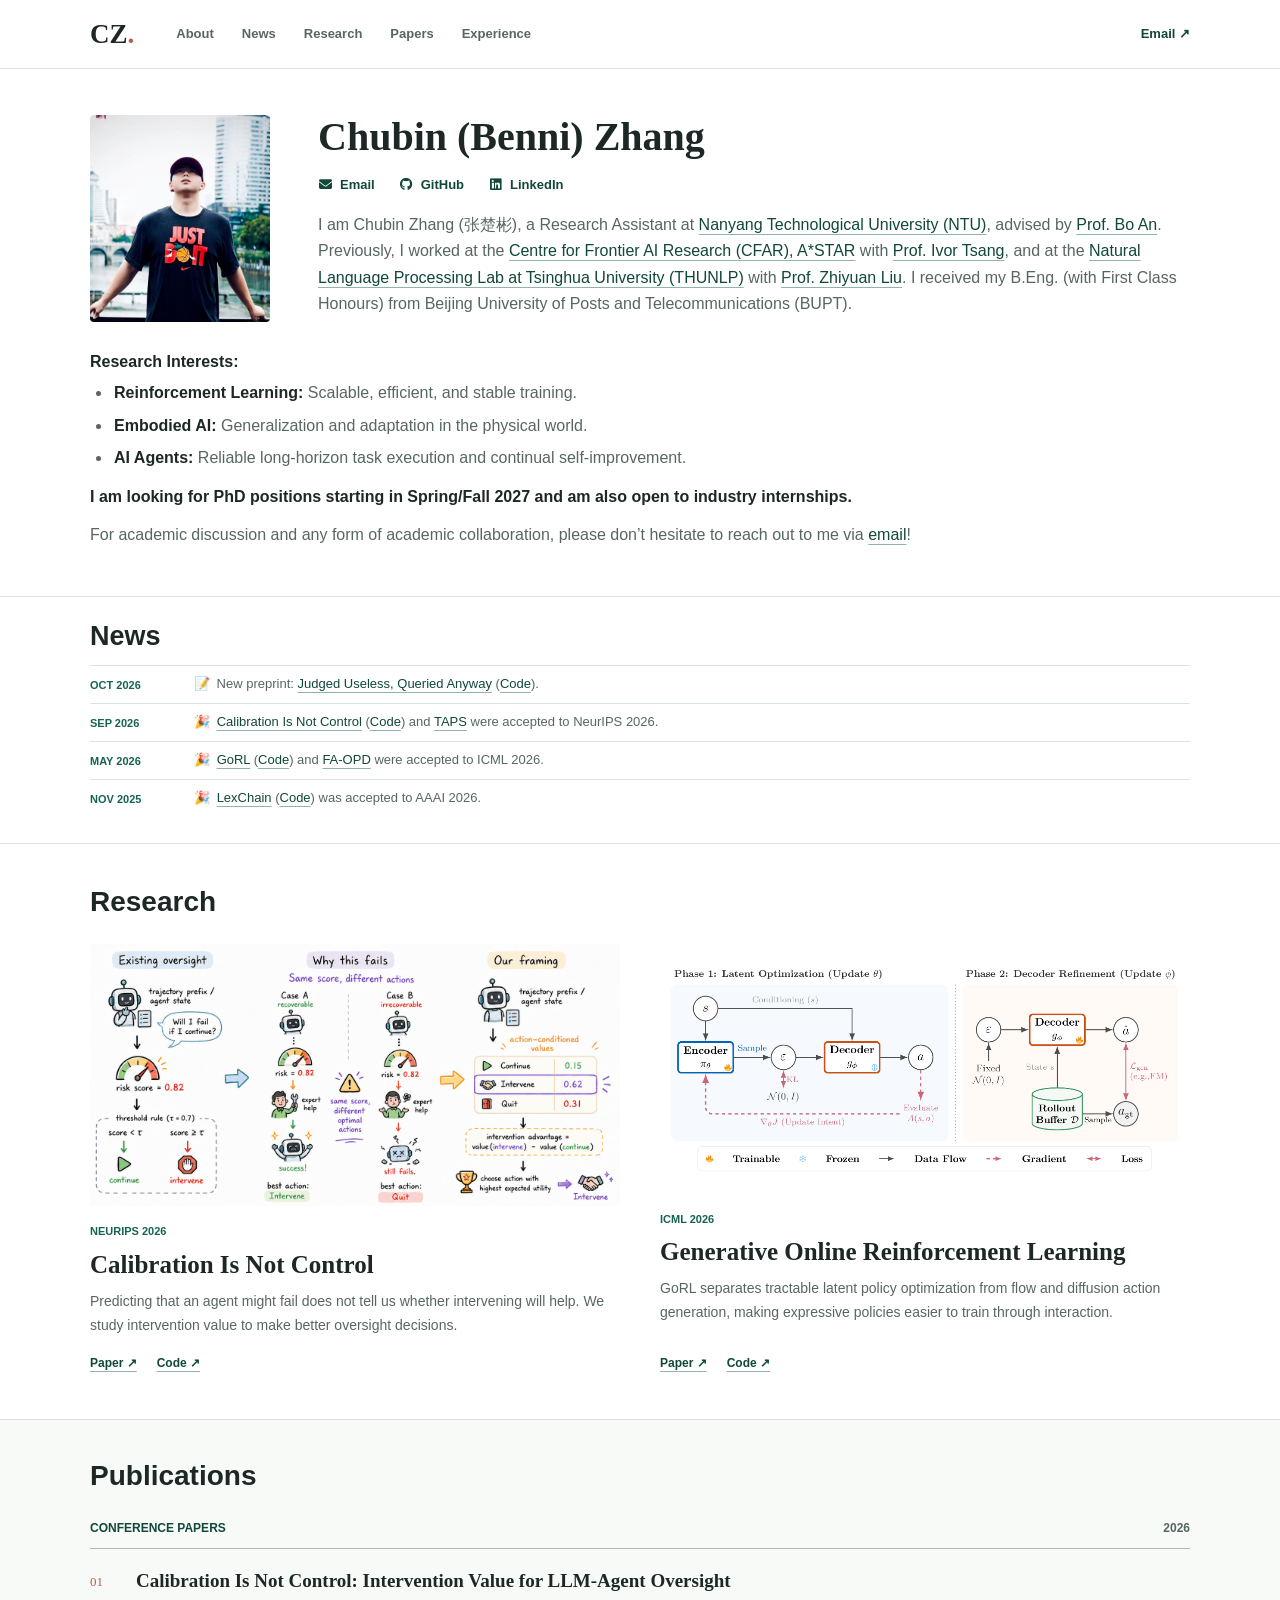
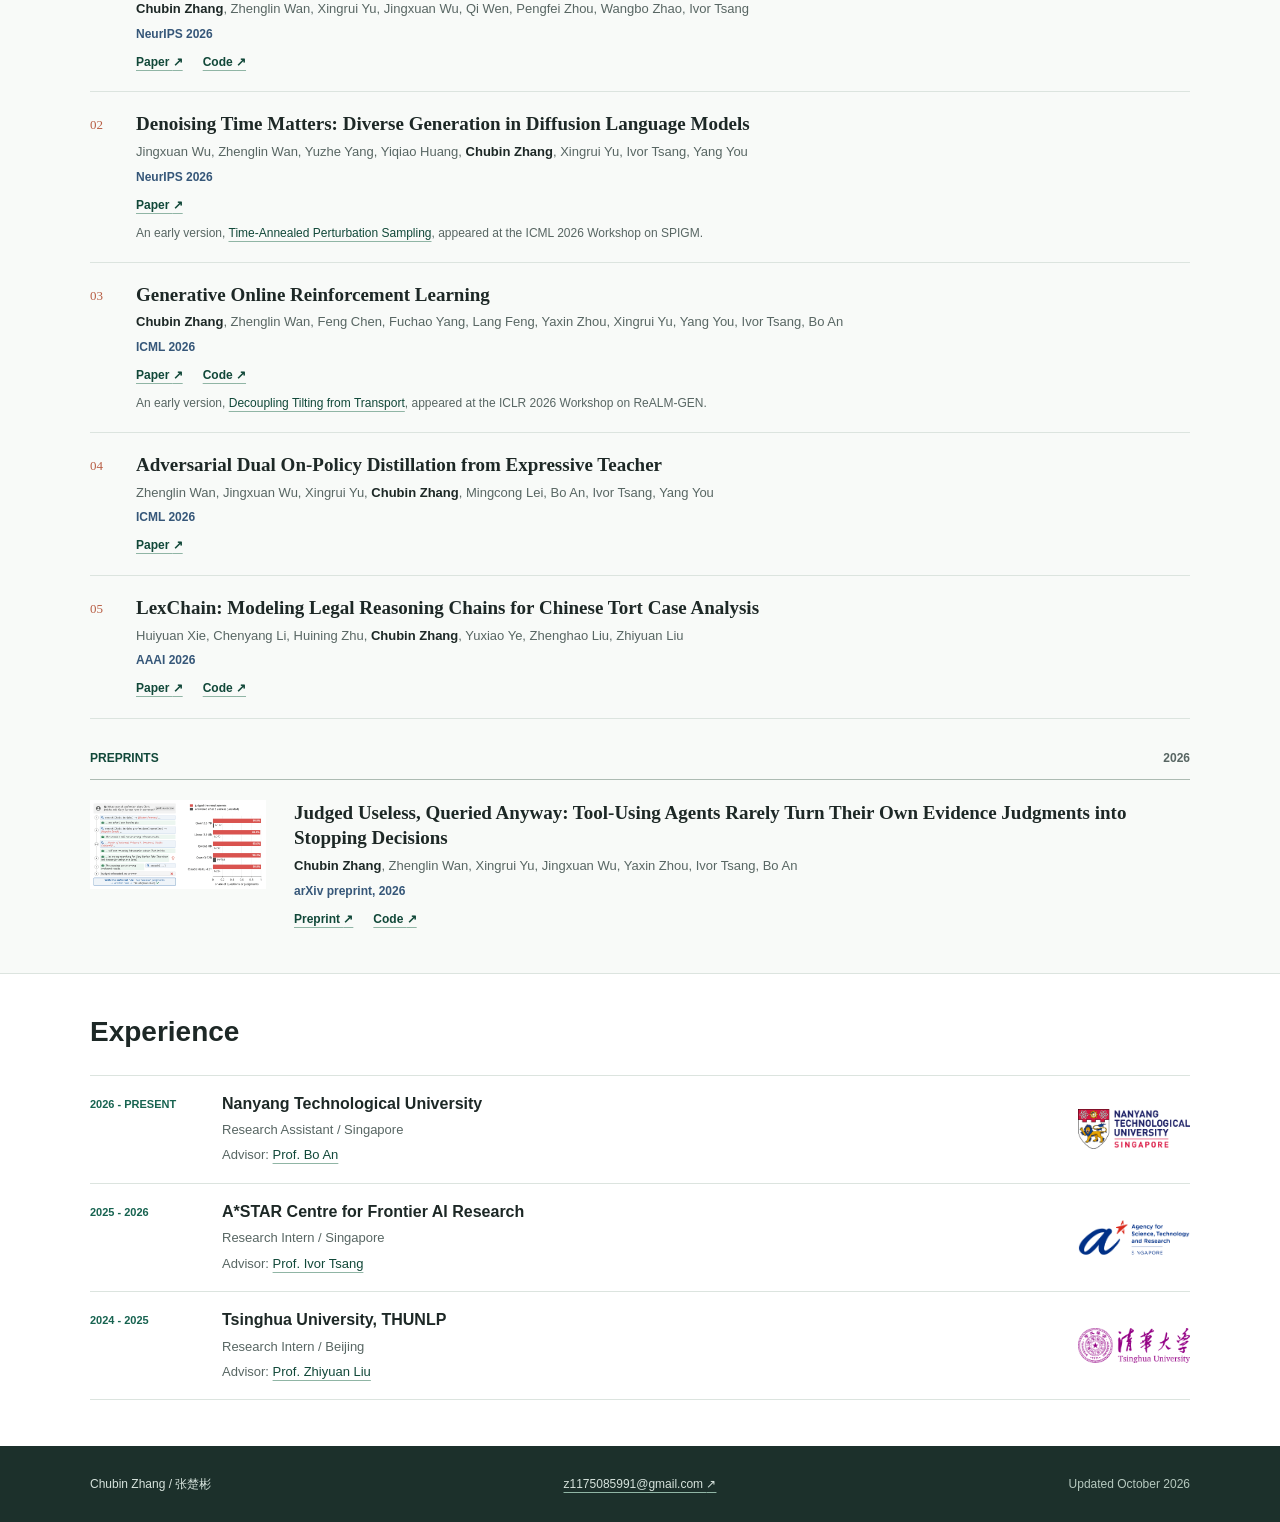
==== commit 037f4708: "Move profile links below display name" ====
--- a/index.html
+++ b/index.html
@@ -14,7 +14,7 @@
       rel="stylesheet"
       href="https://cdnjs.cloudflare.com/ajax/libs/font-awesome/6.5.1/css/all.min.css"
     />
-    <link rel="stylesheet" href="styles.css?v=20261015-opportunities" />
+    <link rel="stylesheet" href="styles.css?v=20261015-profile-links" />
     <meta property="og:type" content="profile" />
     <meta
       property="og:title"
@@ -87,6 +87,24 @@
           />
           <div class="profile-heading">
             <h1 id="page-title">Chubin (Benni) Zhang</h1>
+            <div class="profile-links" aria-label="Contact and profiles">
+              <a href="mailto:z1175085991@gmail.com"
+                ><i class="fa-solid fa-envelope" aria-hidden="true"></i>Email</a
+              >
+              <a
+                href="https://github.com/bennidict23"
+                target="_blank"
+                rel="noopener noreferrer"
+                ><i class="fa-brands fa-github" aria-hidden="true"></i>GitHub</a
+              >
+              <a
+                href="https://www.linkedin.com/in/chubin-zhang-20a061420/"
+                target="_blank"
+                rel="noopener noreferrer"
+                ><i class="fa-brands fa-linkedin" aria-hidden="true"></i
+                >LinkedIn</a
+              >
+            </div>
           </div>
           <div class="about-intro">
             <p>
@@ -160,24 +178,6 @@
               please don&rsquo;t hesitate to reach out to me via
               <a href="mailto:z1175085991@gmail.com">email</a>!
             </p>
-            <div class="profile-links" aria-label="Contact and profiles">
-              <a href="mailto:z1175085991@gmail.com"
-                ><i class="fa-solid fa-envelope" aria-hidden="true"></i>Email</a
-              >
-              <a
-                href="https://github.com/bennidict23"
-                target="_blank"
-                rel="noopener noreferrer"
-                ><i class="fa-brands fa-github" aria-hidden="true"></i>GitHub</a
-              >
-              <a
-                href="https://www.linkedin.com/in/chubin-zhang-20a061420/"
-                target="_blank"
-                rel="noopener noreferrer"
-                ><i class="fa-brands fa-linkedin" aria-hidden="true"></i
-                >LinkedIn</a
-              >
-            </div>
           </div>
         </div>
       </section>
--- a/styles.css
+++ b/styles.css
@@ -585,8 +585,12 @@
     line-height: 1.7;
   }
   .profile-links {
-    margin-top: 14px;
-    gap: 12px 24px;
+    margin-top: 10px;
+    gap: 8px 12px;
+  }
+  .profile-links a {
+    gap: 5px;
+    font-size: 12px;
   }
   .about-copy .availability {
     font-size: 11px;
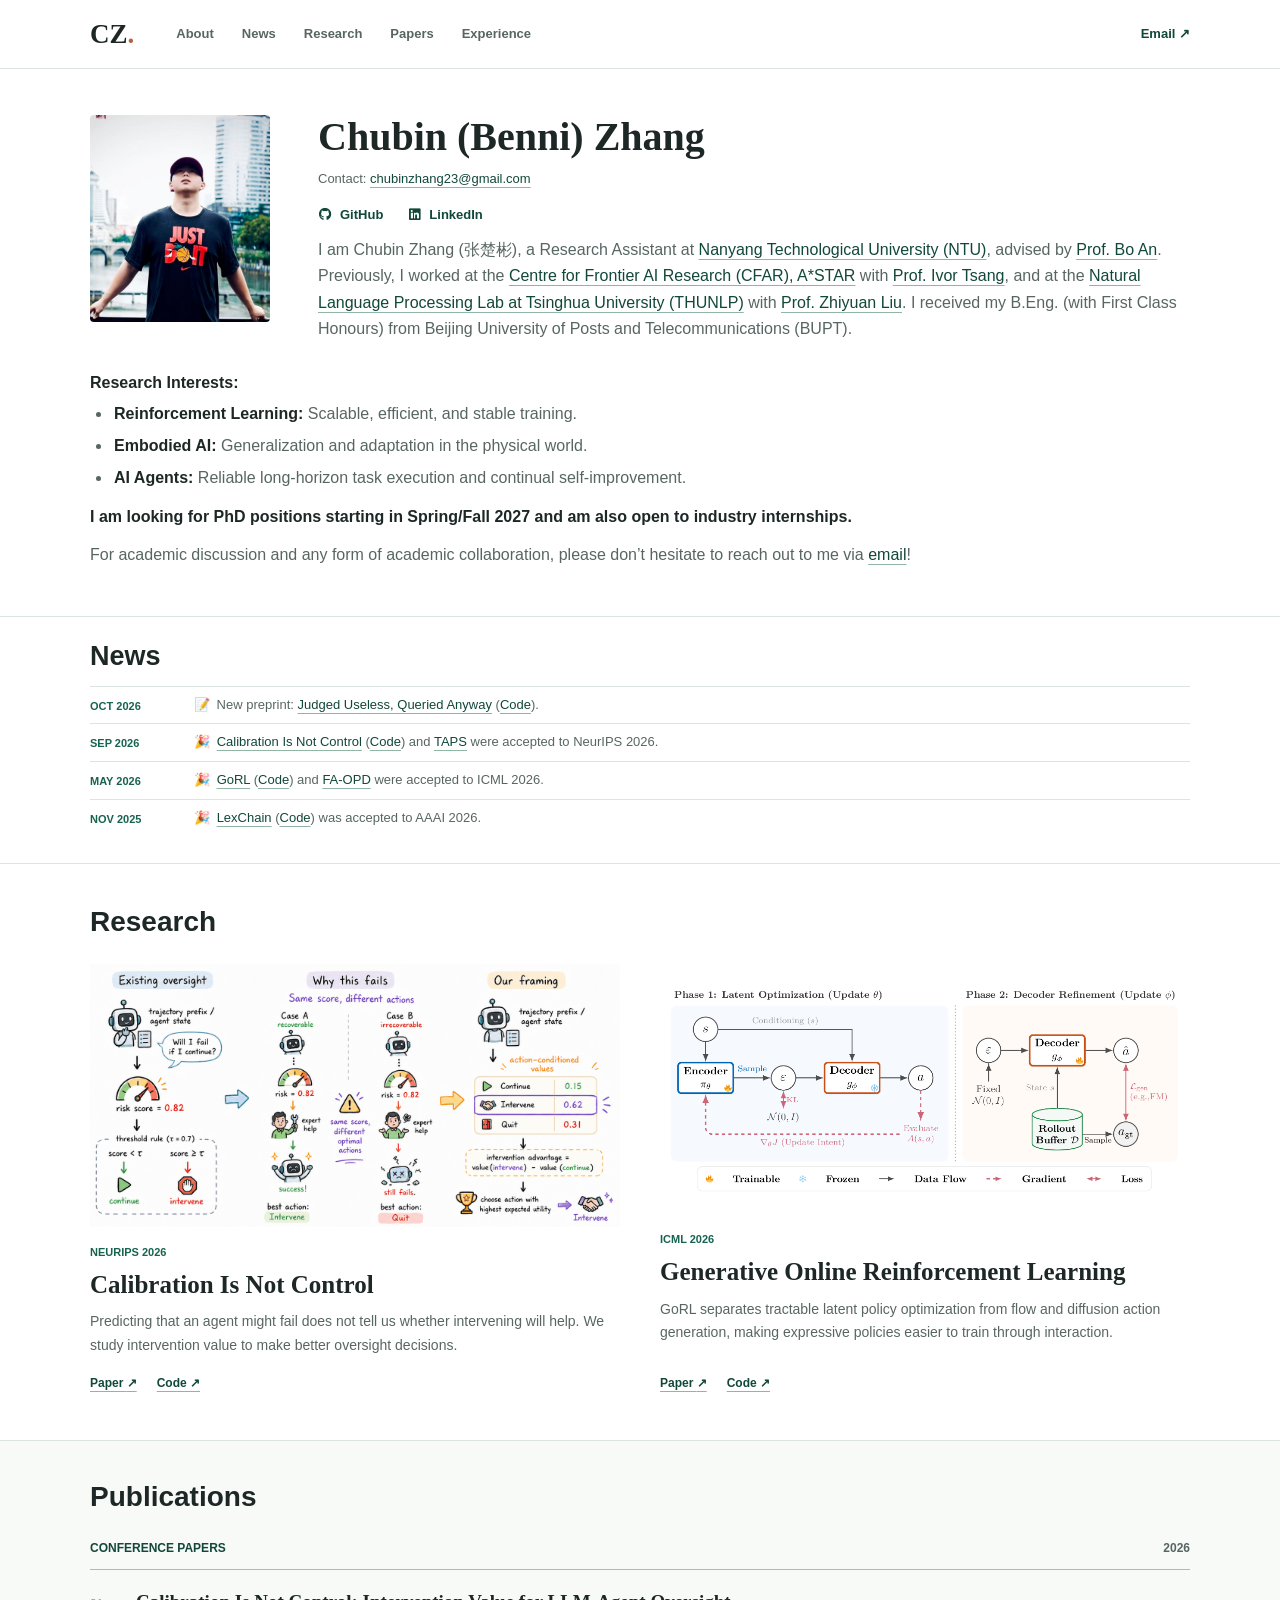
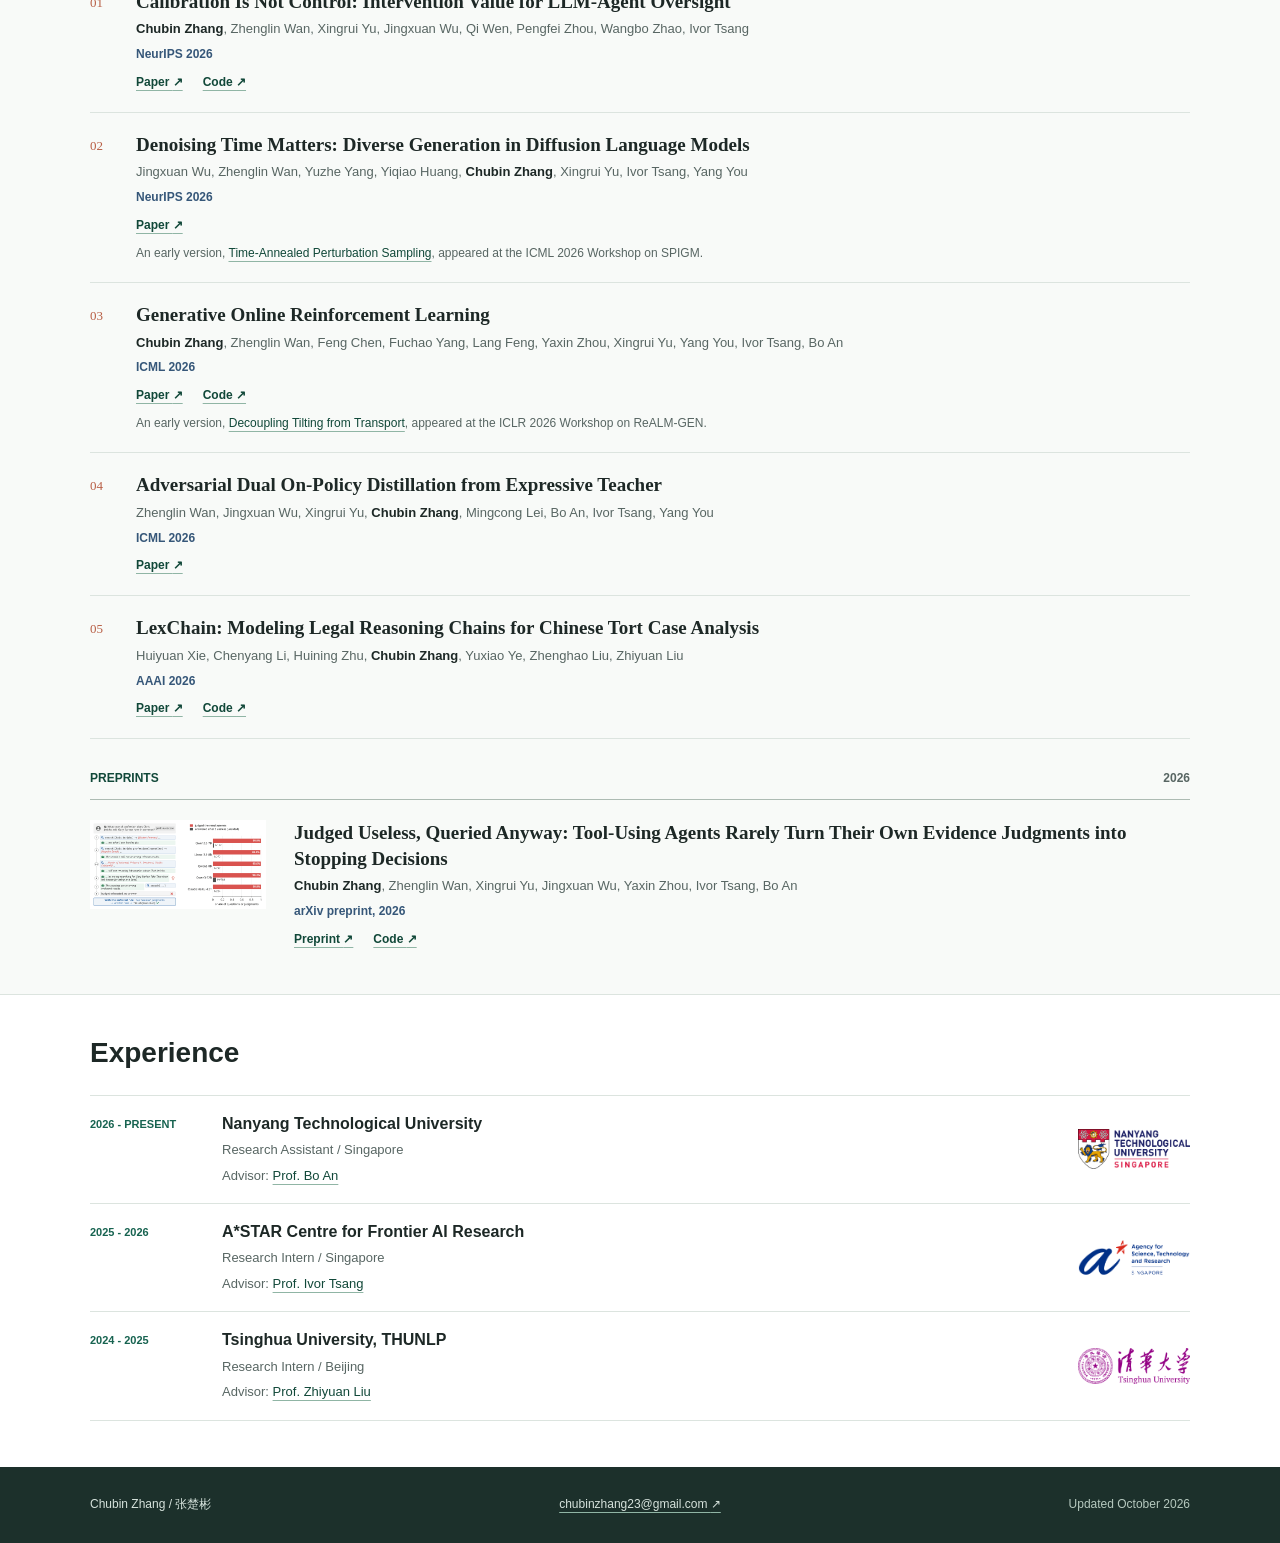
==== commit bdbdc708: "Show updated contact email and refresh all mail links" ====
--- a/index.html
+++ b/index.html
@@ -14,7 +14,7 @@
       rel="stylesheet"
       href="https://cdnjs.cloudflare.com/ajax/libs/font-awesome/6.5.1/css/all.min.css"
     />
-    <link rel="stylesheet" href="styles.css?v=20261015-profile-links" />
+    <link rel="stylesheet" href="styles.css?v=20261015-contact-email" />
     <meta property="og:type" content="profile" />
     <meta
       property="og:title"
@@ -37,7 +37,7 @@
         "name": "Chubin Zhang",
         "alternateName": "张楚彬",
         "url": "https://bennidict23.github.io/",
-        "email": "mailto:z1175085991@gmail.com",
+        "email": "mailto:chubinzhang23@gmail.com",
         "jobTitle": "Research Assistant",
         "affiliation": {
           "@type": "CollegeOrUniversity",
@@ -68,7 +68,7 @@
           ><a href="#research">Research</a><a href="#publications">Papers</a
           ><a href="#experience">Experience</a>
         </nav>
-        <a class="header-contact" href="mailto:z1175085991@gmail.com"
+        <a class="header-contact" href="mailto:chubinzhang23@gmail.com"
           >Email <span aria-hidden="true">&#8599;</span></a
         >
       </div>
@@ -87,10 +87,13 @@
           />
           <div class="profile-heading">
             <h1 id="page-title">Chubin (Benni) Zhang</h1>
+            <p class="profile-contact">
+              Contact:
+              <a href="mailto:chubinzhang23@gmail.com"
+                >chubinzhang23@gmail.com</a
+              >
+            </p>
             <div class="profile-links" aria-label="Contact and profiles">
-              <a href="mailto:z1175085991@gmail.com"
-                ><i class="fa-solid fa-envelope" aria-hidden="true"></i>Email</a
-              >
               <a
                 href="https://github.com/bennidict23"
                 target="_blank"
@@ -176,7 +179,7 @@
             <p class="collaboration-note">
               For academic discussion and any form of academic collaboration,
               please don&rsquo;t hesitate to reach out to me via
-              <a href="mailto:z1175085991@gmail.com">email</a>!
+              <a href="mailto:chubinzhang23@gmail.com">email</a>!
             </p>
           </div>
         </div>
@@ -694,8 +697,8 @@
     <footer class="site-footer">
       <div class="container footer-inner">
         <p>Chubin Zhang <span lang="zh-CN">/ 张楚彬</span></p>
-        <a href="mailto:z1175085991@gmail.com"
-          >z1175085991@gmail.com <span aria-hidden="true">&#8599;</span></a
+        <a href="mailto:chubinzhang23@gmail.com"
+          >chubinzhang23@gmail.com <span aria-hidden="true">&#8599;</span></a
         >
         <p>Updated October 2026</p>
       </div>
--- a/styles.css
+++ b/styles.css
@@ -206,6 +206,16 @@
   color: var(--ink);
   font-weight: 600;
 }
+.profile-contact {
+  margin: 10px 0 0;
+  color: var(--muted);
+  font-size: 13px;
+  line-height: 1.5;
+}
+.profile-contact a {
+  font-weight: 500;
+  overflow-wrap: anywhere;
+}
 .profile-links {
   display: flex;
   flex-wrap: wrap;
@@ -584,6 +594,10 @@
     font-size: 14px;
     line-height: 1.7;
   }
+  .profile-contact {
+    margin-top: 8px;
+    font-size: 12px;
+  }
   .profile-links {
     margin-top: 10px;
     gap: 8px 12px;
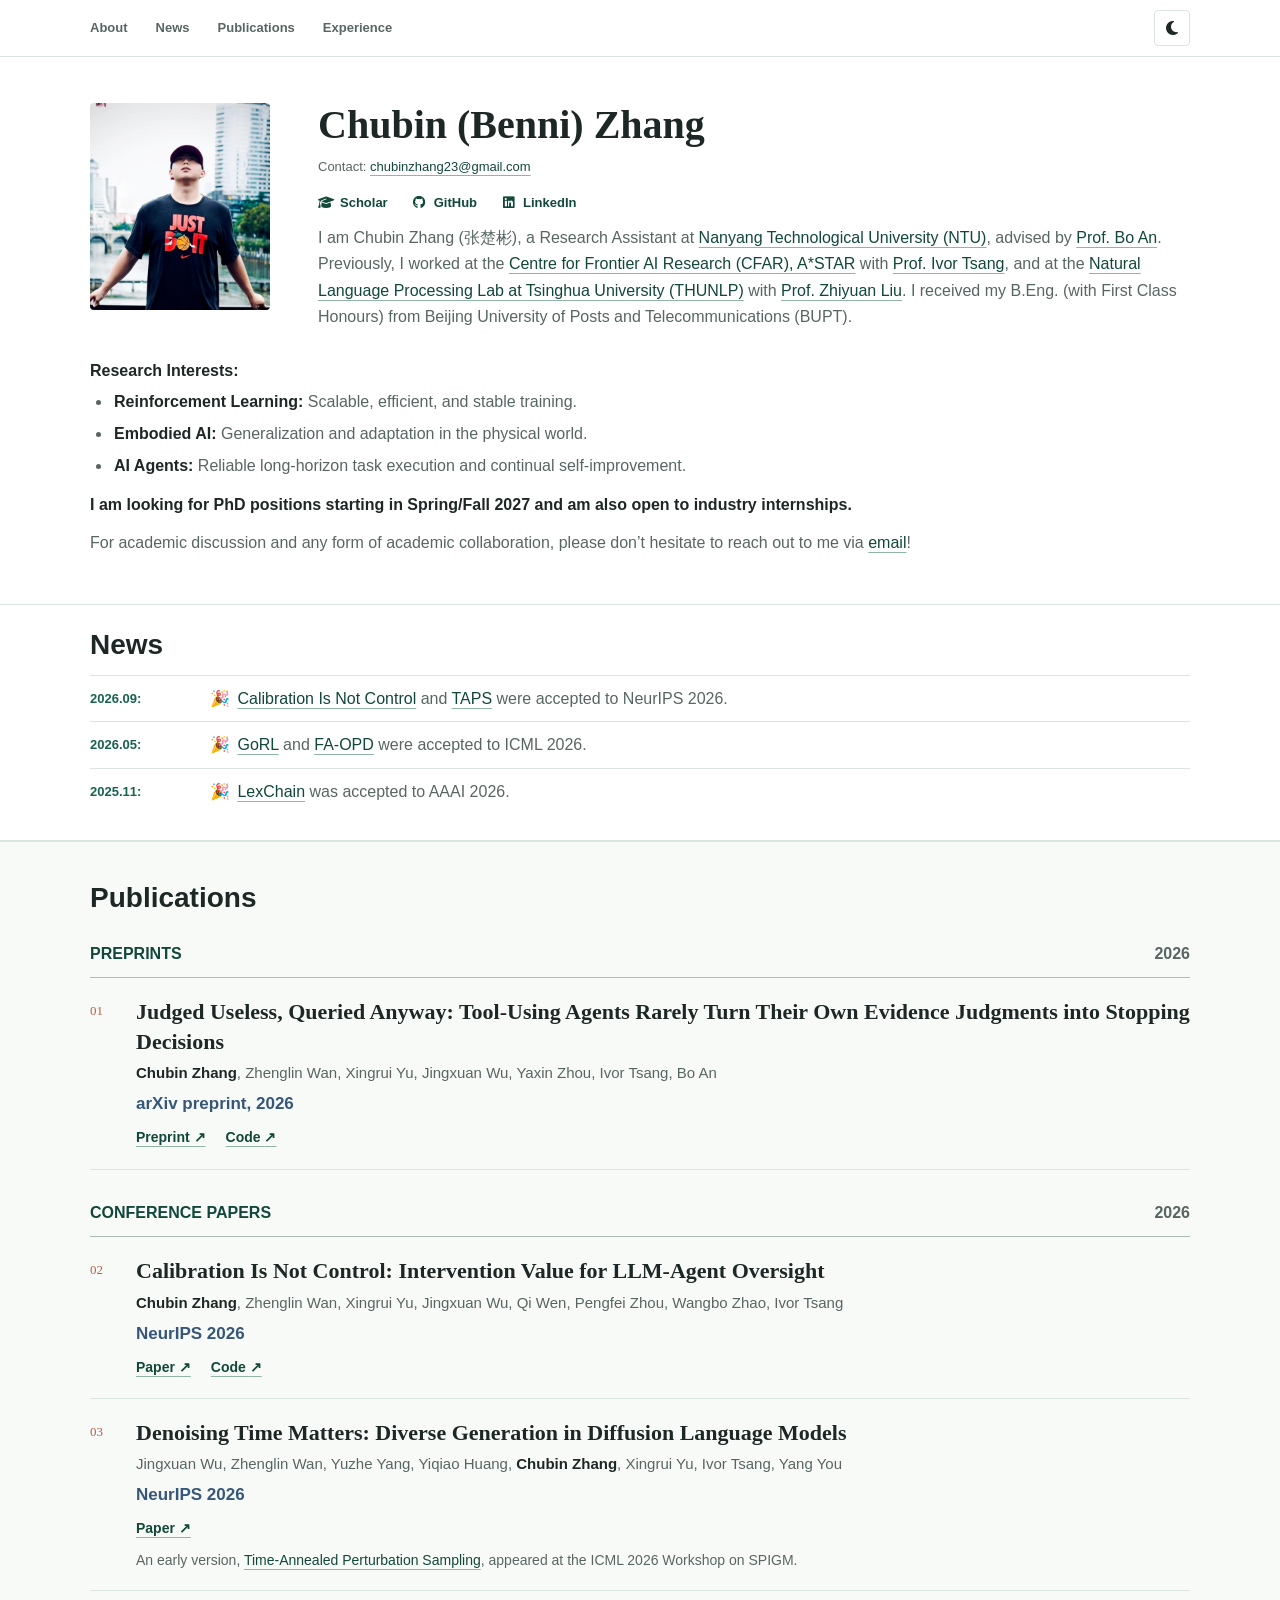
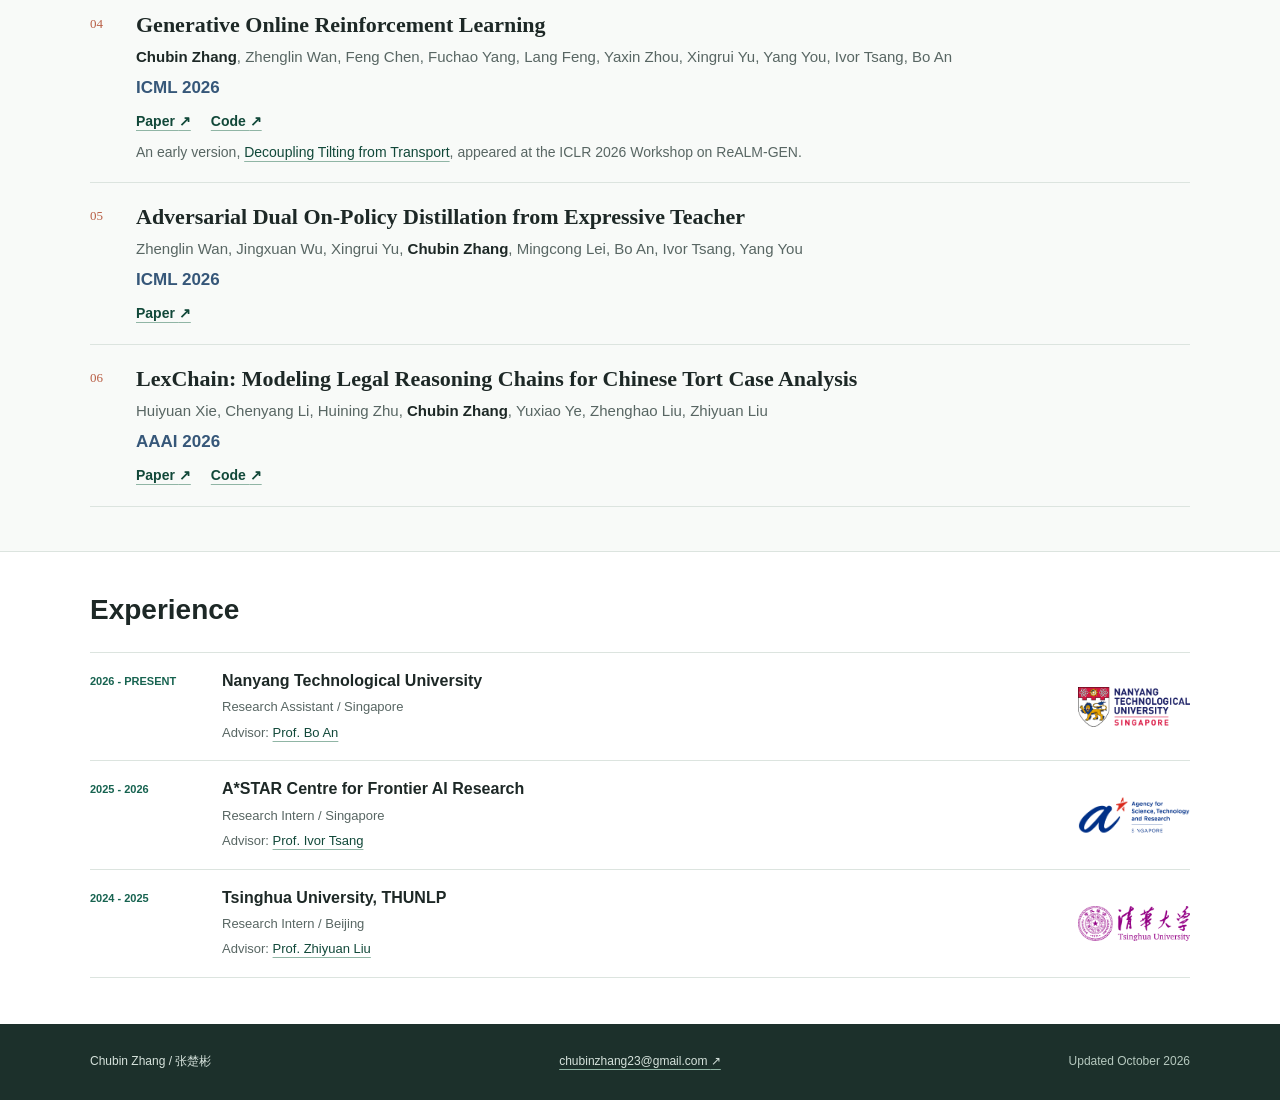
==== commit 14bb0437: "Simplify publications and News, add theme toggle and Scholar link" ====
--- a/index.html
+++ b/index.html
@@ -14,7 +14,8 @@
       rel="stylesheet"
       href="https://cdnjs.cloudflare.com/ajax/libs/font-awesome/6.5.1/css/all.min.css"
     />
-    <link rel="stylesheet" href="styles.css?v=20261015-contact-email" />
+    <script src="theme.js?v=20261015-theme"></script>
+    <link rel="stylesheet" href="styles.css?v=20261015-theme" />
     <meta property="og:type" content="profile" />
     <meta
       property="og:title"
@@ -50,6 +51,7 @@
           "AI agents"
         ],
         "sameAs": [
+          "https://scholar.google.com/citations?hl=zh-CN&user=-wJyKG8AAAAJ",
           "https://github.com/bennidict23",
           "https://www.linkedin.com/in/chubin-zhang-20a061420/"
         ]
@@ -60,17 +62,21 @@
     <a class="skip-link" href="#main">Skip to content</a>
     <header class="site-header">
       <div class="container header-inner">
-        <a class="brand" href="#about" aria-label="Chubin Zhang, back to top"
-          >CZ<span>.</span></a
-        >
         <nav class="site-nav" aria-label="Primary navigation">
           <a href="#about">About</a><a href="#news">News</a
-          ><a href="#research">Research</a><a href="#publications">Papers</a
+          ><a href="#publications">Publications</a
           ><a href="#experience">Experience</a>
         </nav>
-        <a class="header-contact" href="mailto:chubinzhang23@gmail.com"
-          >Email <span aria-hidden="true">&#8599;</span></a
+        <button
+          class="theme-toggle"
+          id="theme-toggle"
+          type="button"
+          aria-label="Switch to dark mode"
+          aria-pressed="false"
+          data-tooltip="Dark mode"
         >
+          <i class="fa-solid fa-moon" aria-hidden="true"></i>
+        </button>
       </div>
     </header>
     <main id="main">
@@ -94,6 +100,15 @@
               >
             </p>
             <div class="profile-links" aria-label="Contact and profiles">
+              <a
+                href="https://scholar.google.com/citations?hl=zh-CN&amp;user=-wJyKG8AAAAJ"
+                target="_blank"
+                rel="noopener noreferrer"
+                title="Google Scholar"
+                aria-label="Google Scholar"
+                ><i class="fa-solid fa-graduation-cap" aria-hidden="true"></i
+                >Scholar</a
+              >
               <a
                 href="https://github.com/bennidict23"
                 target="_blank"
@@ -191,25 +206,7 @@
           </div>
           <ul class="news-list">
             <li>
-              <time datetime="2026-10">Oct 2026</time>
-              <p>
-                <span aria-hidden="true">📝</span> New preprint:
-                <a
-                  href="https://arxiv.org/abs/2610.06191"
-                  target="_blank"
-                  rel="noopener noreferrer"
-                  >Judged Useless, Queried Anyway</a
-                >
-                (<a
-                  href="https://github.com/bennidict23/judged-useless-queried-anyway"
-                  target="_blank"
-                  rel="noopener noreferrer"
-                  >Code</a
-                >).
-              </p>
-            </li>
-            <li>
-              <time datetime="2026-09">Sep 2026</time>
+              <time datetime="2026-09">2026.09:</time>
               <p>
                 <span aria-hidden="true">🎉</span>
                 <a
@@ -218,12 +215,7 @@
                   rel="noopener noreferrer"
                   >Calibration Is Not Control</a
                 >
-                (<a
-                  href="https://github.com/bennidict23/calibration-is-not-control"
-                  target="_blank"
-                  rel="noopener noreferrer"
-                  >Code</a
-                >) and
+                and
                 <a
                   href="https://arxiv.org/abs/2601.22629"
                   target="_blank"
@@ -234,7 +226,7 @@
               </p>
             </li>
             <li>
-              <time datetime="2026-05">May 2026</time>
+              <time datetime="2026-05">2026.05:</time>
               <p>
                 <span aria-hidden="true">🎉</span>
                 <a
@@ -243,12 +235,7 @@
                   rel="noopener noreferrer"
                   >GoRL</a
                 >
-                (<a
-                  href="https://github.com/bennidict23/GoRL"
-                  target="_blank"
-                  rel="noopener noreferrer"
-                  >Code</a
-                >) and
+                and
                 <a
                   href="https://arxiv.org/abs/2605.27095"
                   target="_blank"
@@ -259,7 +246,7 @@
               </p>
             </li>
             <li>
-              <time datetime="2025-11">Nov 2025</time>
+              <time datetime="2025-11">2025.11:</time>
               <p>
                 <span aria-hidden="true">🎉</span>
                 <a
@@ -268,98 +255,10 @@
                   rel="noopener noreferrer"
                   >LexChain</a
                 >
-                (<a
-                  href="https://github.com/thunlp/LexChain"
-                  target="_blank"
-                  rel="noopener noreferrer"
-                  >Code</a
-                >) was accepted to AAAI 2026.
+                was accepted to AAAI 2026.
               </p>
             </li>
           </ul>
-        </div>
-      </section>
-      <section
-        class="research-section"
-        id="research"
-        aria-labelledby="research-title"
-      >
-        <div class="container">
-          <div class="section-heading">
-            <h2 id="research-title">Research</h2>
-          </div>
-          <div class="featured-grid">
-            <article class="featured-work">
-              <a
-                class="feature-image"
-                href="assets/oversight-figure.png"
-                target="_blank"
-                rel="noopener noreferrer"
-                aria-label="Open the Calibration Is Not Control figure at full size"
-                ><img
-                  src="assets/oversight-figure.png"
-                  alt="Risk-score oversight compared with action-conditioned intervention decisions"
-                  width="1400"
-                  height="694"
-                  loading="lazy"
-              /></a>
-              <p class="feature-kicker">NeurIPS 2026</p>
-              <h3>Calibration Is Not Control</h3>
-              <p class="feature-summary">
-                Predicting that an agent might fail does not tell us whether
-                intervening will help. We study intervention value to make
-                better oversight decisions.
-              </p>
-              <div class="paper-links">
-                <a
-                  href="https://arxiv.org/abs/2606.21399"
-                  target="_blank"
-                  rel="noopener noreferrer"
-                  >Paper <span aria-hidden="true">&#8599;</span></a
-                ><a
-                  href="https://github.com/bennidict23/calibration-is-not-control"
-                  target="_blank"
-                  rel="noopener noreferrer"
-                  >Code <span aria-hidden="true">&#8599;</span></a
-                >
-              </div>
-            </article>
-            <article class="featured-work">
-              <a
-                class="feature-image"
-                href="assets/gorl-framework.png"
-                target="_blank"
-                rel="noopener noreferrer"
-                aria-label="Open the Generative Online Reinforcement Learning figure at full size"
-                ><img
-                  src="assets/gorl-framework.png"
-                  alt="GoRL framework: latent policy optimization and generative decoder refinement"
-                  width="2043"
-                  height="873"
-                  loading="lazy"
-              /></a>
-              <p class="feature-kicker">ICML 2026</p>
-              <h3>Generative Online Reinforcement Learning</h3>
-              <p class="feature-summary">
-                GoRL separates tractable latent policy optimization from flow
-                and diffusion action generation, making expressive policies
-                easier to train through interaction.
-              </p>
-              <div class="paper-links">
-                <a
-                  href="https://arxiv.org/abs/2512.02581"
-                  target="_blank"
-                  rel="noopener noreferrer"
-                  >Paper <span aria-hidden="true">&#8599;</span></a
-                ><a
-                  href="https://github.com/bennidict23/GoRL"
-                  target="_blank"
-                  rel="noopener noreferrer"
-                  >Code <span aria-hidden="true">&#8599;</span></a
-                >
-              </div>
-            </article>
-          </div>
         </div>
       </section>
       <section
@@ -371,10 +270,48 @@
           <div class="section-heading">
             <h2 id="publications-title">Publications</h2>
           </div>
+          <div class="preprints-group">
+            <h3 class="group-heading">Preprints <span>2026</span></h3>
+            <ol class="publication-list">
+              <li class="publication-item" id="paper-judged-useless">
+                <span class="publication-number" aria-hidden="true">01</span>
+                <div class="publication-body">
+                  <h4>
+                    <a
+                      href="https://arxiv.org/abs/2610.06191"
+                      target="_blank"
+                      rel="noopener noreferrer"
+                      >Judged Useless, Queried Anyway: Tool-Using Agents Rarely
+                      Turn Their Own Evidence Judgments into Stopping Decisions
+                      <span aria-hidden="true">&#8599;</span></a
+                    >
+                  </h4>
+                  <p class="authors">
+                    <strong>Chubin Zhang</strong>, Zhenglin Wan, Xingrui Yu,
+                    Jingxuan Wu, Yaxin Zhou, Ivor Tsang, Bo An
+                  </p>
+                  <p class="venue">arXiv preprint, 2026</p>
+                  <div class="paper-links">
+                    <a
+                      href="https://arxiv.org/abs/2610.06191"
+                      target="_blank"
+                      rel="noopener noreferrer"
+                      >Preprint <span aria-hidden="true">&#8599;</span></a
+                    ><a
+                      href="https://github.com/bennidict23/judged-useless-queried-anyway"
+                      target="_blank"
+                      rel="noopener noreferrer"
+                      >Code <span aria-hidden="true">&#8599;</span></a
+                    >
+                  </div>
+                </div>
+              </li>
+            </ol>
+          </div>
           <h3 class="group-heading">Conference Papers <span>2026</span></h3>
           <ol class="publication-list">
             <li class="publication-item" id="paper-calibration">
-              <span class="publication-number" aria-hidden="true">01</span>
+              <span class="publication-number" aria-hidden="true">02</span>
               <div class="publication-body">
                 <h4>
                   <a
@@ -407,7 +344,7 @@
               </div>
             </li>
             <li class="publication-item" id="paper-denoising">
-              <span class="publication-number" aria-hidden="true">02</span>
+              <span class="publication-number" aria-hidden="true">03</span>
               <div class="publication-body">
                 <h4>
                   <a
@@ -444,7 +381,7 @@
               </div>
             </li>
             <li class="publication-item" id="paper-gorl">
-              <span class="publication-number" aria-hidden="true">03</span>
+              <span class="publication-number" aria-hidden="true">04</span>
               <div class="publication-body">
                 <h4>
                   <a
@@ -486,7 +423,7 @@
               </div>
             </li>
             <li class="publication-item" id="paper-distillation">
-              <span class="publication-number" aria-hidden="true">04</span>
+              <span class="publication-number" aria-hidden="true">05</span>
               <div class="publication-body">
                 <h4>
                   <a
@@ -514,7 +451,7 @@
               </div>
             </li>
             <li class="publication-item" id="paper-lexchain">
-              <span class="publication-number" aria-hidden="true">05</span>
+              <span class="publication-number" aria-hidden="true">06</span>
               <div class="publication-body">
                 <h4>
                   <a
@@ -547,54 +484,6 @@
               </div>
             </li>
           </ol>
-          <div class="preprints-group">
-            <h3 class="group-heading">Preprints <span>2026</span></h3>
-            <article class="preprint-item" id="paper-judged-useless">
-              <a
-                class="preprint-image"
-                href="assets/judged-useless-teaser.png"
-                target="_blank"
-                rel="noopener noreferrer"
-                aria-label="Open the Judged Useless figure at full size"
-                ><img
-                  src="assets/judged-useless-teaser.png"
-                  alt="An agent keeps searching after judging results useless"
-                  width="1400"
-                  height="710"
-                  loading="lazy"
-              /></a>
-              <div class="publication-body">
-                <h4>
-                  <a
-                    href="https://arxiv.org/abs/2610.06191"
-                    target="_blank"
-                    rel="noopener noreferrer"
-                    >Judged Useless, Queried Anyway: Tool-Using Agents Rarely
-                    Turn Their Own Evidence Judgments into Stopping Decisions
-                    <span aria-hidden="true">&#8599;</span></a
-                  >
-                </h4>
-                <p class="authors">
-                  <strong>Chubin Zhang</strong>, Zhenglin Wan, Xingrui Yu,
-                  Jingxuan Wu, Yaxin Zhou, Ivor Tsang, Bo An
-                </p>
-                <p class="venue">arXiv preprint, 2026</p>
-                <div class="paper-links">
-                  <a
-                    href="https://arxiv.org/abs/2610.06191"
-                    target="_blank"
-                    rel="noopener noreferrer"
-                    >Preprint <span aria-hidden="true">&#8599;</span></a
-                  ><a
-                    href="https://github.com/bennidict23/judged-useless-queried-anyway"
-                    target="_blank"
-                    rel="noopener noreferrer"
-                    >Code <span aria-hidden="true">&#8599;</span></a
-                  >
-                </div>
-              </div>
-            </article>
-          </div>
         </div>
       </section>
       <section
--- a/styles.css
+++ b/styles.css
@@ -12,6 +12,24 @@
   --line-strong: #adbbb3;
   --serif: Georgia, "Times New Roman", serif;
   --page-width: 1100px;
+  --selection: #d9efe6;
+  --selection-ink: #1d2826;
+}
+
+:root[data-theme="dark"] {
+  color-scheme: dark;
+  --paper: #171b1a;
+  --soft: #1e2523;
+  --ink: #e9eeeb;
+  --muted: #b4c0ba;
+  --green: #8ad2b8;
+  --green-dark: #a7decb;
+  --rust: #eca58e;
+  --blue: #9fbfdc;
+  --line: #35413b;
+  --line-strong: #617067;
+  --selection: #314d42;
+  --selection-ink: #f3faf7;
 }
 
 *,
@@ -21,7 +39,7 @@
 }
 html {
   scroll-behavior: smooth;
-  scroll-padding-top: 88px;
+  scroll-padding-top: 72px;
 }
 body {
   margin: 0;
@@ -49,8 +67,8 @@
   outline-offset: 4px;
 }
 ::selection {
-  background: #d9efe6;
-  color: var(--ink);
+  background: var(--selection);
+  color: var(--selection-ink);
 }
 .container {
   width: min(calc(100% - 72px), var(--page-width));
@@ -79,20 +97,8 @@
 .header-inner {
   display: flex;
   align-items: center;
-  min-height: 68px;
-  gap: 42px;
-}
-.brand {
-  flex: none;
-  font-family: var(--serif);
-  font-size: 27px;
-  font-weight: 700;
-  line-height: 1;
-  color: var(--ink);
-  text-decoration: none;
-}
-.brand span {
-  color: var(--rust);
+  min-height: 56px;
+  gap: 16px;
 }
 .site-nav {
   display: flex;
@@ -101,21 +107,59 @@
   gap: 28px;
   min-width: 0;
 }
-.site-nav a,
-.header-contact {
+.site-nav a {
   font-size: 13px;
   font-weight: 600;
+  color: var(--muted);
   text-decoration: none;
   white-space: nowrap;
 }
-.site-nav a {
-  color: var(--muted);
-}
 .site-nav a:hover {
   color: var(--green);
 }
-.header-contact {
+.theme-toggle {
+  display: grid;
   flex: none;
+  place-items: center;
+  position: relative;
+  width: 36px;
+  height: 36px;
+  padding: 0;
+  border: 1px solid var(--line);
+  border-radius: 4px;
+  background: transparent;
+  color: var(--ink);
+  cursor: pointer;
+}
+.theme-toggle i {
+  font-size: 16px;
+}
+.theme-toggle:hover {
+  background: var(--soft);
+  color: var(--green);
+}
+.theme-toggle:focus-visible {
+  outline: 2px solid var(--rust);
+  outline-offset: 3px;
+}
+.theme-toggle::after {
+  content: attr(data-tooltip);
+  position: absolute;
+  top: calc(100% + 8px);
+  right: 0;
+  padding: 5px 8px;
+  border-radius: 4px;
+  background: var(--ink);
+  color: var(--paper);
+  font-size: 12px;
+  font-weight: 500;
+  white-space: nowrap;
+  opacity: 0;
+  pointer-events: none;
+}
+.theme-toggle:hover::after,
+.theme-toggle:focus-visible::after {
+  opacity: 1;
 }
 
 .about-section {
@@ -152,7 +196,6 @@
   grid-column: 1 / -1;
   grid-row: 3;
 }
-.feature-kicker,
 .experience-date {
   margin: 0;
   font-size: 11px;
@@ -256,7 +299,7 @@
   margin-bottom: 13px;
 }
 .compact-heading h2 {
-  font-size: 27px;
+  font-size: 28px;
 }
 .news-section {
   background: var(--paper);
@@ -270,22 +313,22 @@
 }
 .news-list li {
   display: grid;
-  grid-template-columns: 84px minmax(0, 1fr);
+  grid-template-columns: 100px minmax(0, 1fr);
   gap: 20px;
-  padding: 8px 0;
+  padding: 10px 0;
   border-top: 1px solid var(--line);
 }
 .news-list time {
   padding-top: 2px;
   color: var(--green);
-  font-size: 11px;
+  font-size: 13px;
   font-weight: 700;
   text-transform: uppercase;
   white-space: nowrap;
 }
 .news-list p {
   margin: 0;
-  font-size: 13px;
+  font-size: 16px;
   line-height: 1.6;
   color: var(--muted);
 }
@@ -293,46 +336,8 @@
   margin-right: 3px;
 }
 
-.research-section,
 .experience-section {
   padding: 42px 0 46px;
-}
-.featured-grid {
-  display: grid;
-  grid-template-columns: repeat(2, minmax(0, 1fr));
-  gap: 40px;
-}
-.featured-work {
-  display: flex;
-  flex-direction: column;
-  min-width: 0;
-}
-.feature-image {
-  display: block;
-  background: var(--paper);
-  aspect-ratio: 2.12;
-}
-.feature-image img {
-  width: 100%;
-  height: 100%;
-  object-fit: contain;
-}
-.feature-kicker {
-  margin-top: 18px;
-  color: var(--green);
-}
-.featured-work h3 {
-  margin: 9px 0 10px;
-  font-family: var(--serif);
-  font-size: 25px;
-  font-weight: 700;
-  line-height: 1.25;
-}
-.feature-summary {
-  margin: 0 0 16px;
-  color: var(--muted);
-  font-size: 14px;
-  line-height: 1.7;
 }
 .paper-links {
   display: flex;
@@ -340,12 +345,9 @@
   gap: 8px 20px;
 }
 .paper-links a {
-  font-size: 12px;
+  font-size: 14px;
   font-weight: 700;
   white-space: nowrap;
-}
-.featured-work > .paper-links {
-  margin-top: auto;
 }
 
 .publications-section {
@@ -362,7 +364,7 @@
   padding-bottom: 10px;
   border-bottom: 1px solid var(--line-strong);
   color: var(--green-dark);
-  font-size: 12px;
+  font-size: 16px;
   font-weight: 700;
   text-transform: uppercase;
 }
@@ -393,7 +395,7 @@
 .publication-body h4 {
   margin: 0;
   font-family: var(--serif);
-  font-size: 19px;
+  font-size: 22px;
   line-height: 1.35;
   font-weight: 700;
   overflow-wrap: anywhere;
@@ -411,7 +413,7 @@
 .authors {
   margin: 5px 0 0;
   color: var(--muted);
-  font-size: 13px;
+  font-size: 15px;
   line-height: 1.6;
 }
 .authors strong {
@@ -420,7 +422,7 @@
 .venue {
   margin: 5px 0 0;
   color: var(--blue);
-  font-size: 12px;
+  font-size: 17px;
   font-weight: 700;
 }
 .publication-body .paper-links {
@@ -429,27 +431,11 @@
 .note {
   margin: 8px 0 0;
   color: var(--muted);
-  font-size: 12px;
+  font-size: 14px;
   line-height: 1.6;
 }
 .preprints-group {
-  margin-top: 30px;
-}
-.preprint-item {
-  display: grid;
-  grid-template-columns: 176px minmax(0, 1fr);
-  gap: 28px;
-  padding-top: 20px;
-  align-items: start;
-}
-.preprint-image {
-  display: block;
-  aspect-ratio: 1400 / 710;
-}
-.preprint-image img {
-  width: 100%;
-  height: 100%;
-  object-fit: contain;
+  margin-bottom: 30px;
 }
 
 .experience-item {
@@ -490,6 +476,11 @@
   height: 46px;
   object-fit: contain;
   align-self: center;
+}
+:root[data-theme="dark"] .experience-item img {
+  padding: 4px;
+  border-radius: 2px;
+  background: #ffffff;
 }
 .site-footer {
   background: #1c302b;
@@ -520,9 +511,6 @@
   .container {
     width: calc(100% - 40px);
   }
-  .header-inner {
-    gap: 24px;
-  }
   .site-nav {
     gap: 18px;
   }
@@ -536,35 +524,22 @@
   h1 {
     font-size: 40px;
   }
-  .featured-grid {
-    gap: 28px;
-  }
 }
 
 @media (max-width: 600px) {
   html {
-    scroll-padding-top: 102px;
+    scroll-padding-top: 68px;
   }
   .header-inner {
-    flex-wrap: wrap;
-    justify-content: space-between;
-    gap: 12px;
-    padding-block: 12px 10px;
-  }
-  .brand {
-    font-size: 24px;
-  }
-  .header-contact {
-    margin-left: auto;
+    min-height: 52px;
+    padding-block: 12px;
   }
   .site-nav {
-    order: 3;
-    flex-basis: 100%;
     justify-content: space-between;
     gap: 10px;
   }
   .site-nav a {
-    font-size: 11px;
+    font-size: 12px;
   }
   .about-section {
     padding: 26px 0 25px;
@@ -600,7 +575,7 @@
   }
   .profile-links {
     margin-top: 10px;
-    gap: 8px 12px;
+    gap: 8px;
   }
   .profile-links a {
     gap: 5px;
@@ -616,20 +591,19 @@
     gap: 18px;
   }
   .compact-heading h2 {
-    font-size: 25px;
+    font-size: 28px;
   }
   .news-list li {
-    grid-template-columns: 64px minmax(0, 1fr);
+    grid-template-columns: 76px minmax(0, 1fr);
     gap: 12px;
     padding: 9px 0;
   }
   .news-list time {
-    font-size: 10px;
+    font-size: 12px;
   }
   .news-list p {
-    font-size: 12px;
-  }
-  .research-section,
+    font-size: 15px;
+  }
   .experience-section,
   .publications-section {
     padding: 32px 0 36px;
@@ -644,20 +618,7 @@
     font-size: 29px;
   }
   .compact-heading h2 {
-    font-size: 25px;
-  }
-  .featured-grid {
-    grid-template-columns: 1fr;
-    gap: 30px;
-  }
-  .featured-work h3 {
-    font-size: 23px;
-  }
-  .feature-summary {
-    font-size: 13px;
-  }
-  .feature-kicker {
-    margin-top: 14px;
+    font-size: 28px;
   }
   .publication-item {
     grid-template-columns: 20px minmax(0, 1fr);
@@ -665,17 +626,17 @@
     padding-block: 17px;
   }
   .publication-body h4 {
-    font-size: 18px;
+    font-size: 20px;
   }
   .authors {
-    font-size: 12px;
-  }
-  .preprint-item {
-    grid-template-columns: 1fr;
-    gap: 16px;
-  }
-  .preprint-image {
-    width: min(100%, 280px);
+    font-size: 14px;
+  }
+  .venue {
+    font-size: 16px;
+  }
+  .note,
+  .paper-links a {
+    font-size: 13px;
   }
   .experience-item {
     grid-template-columns: minmax(0, 1fr) 74px;
@@ -724,6 +685,16 @@
   .site-nav {
     gap: 7px;
   }
+  .profile-links {
+    column-gap: 4px;
+  }
+  .profile-links a {
+    gap: 3px;
+    font-size: 11px;
+  }
+  .profile-links i {
+    width: 11px;
+  }
 }
 
 @media (prefers-reduced-motion: reduce) {
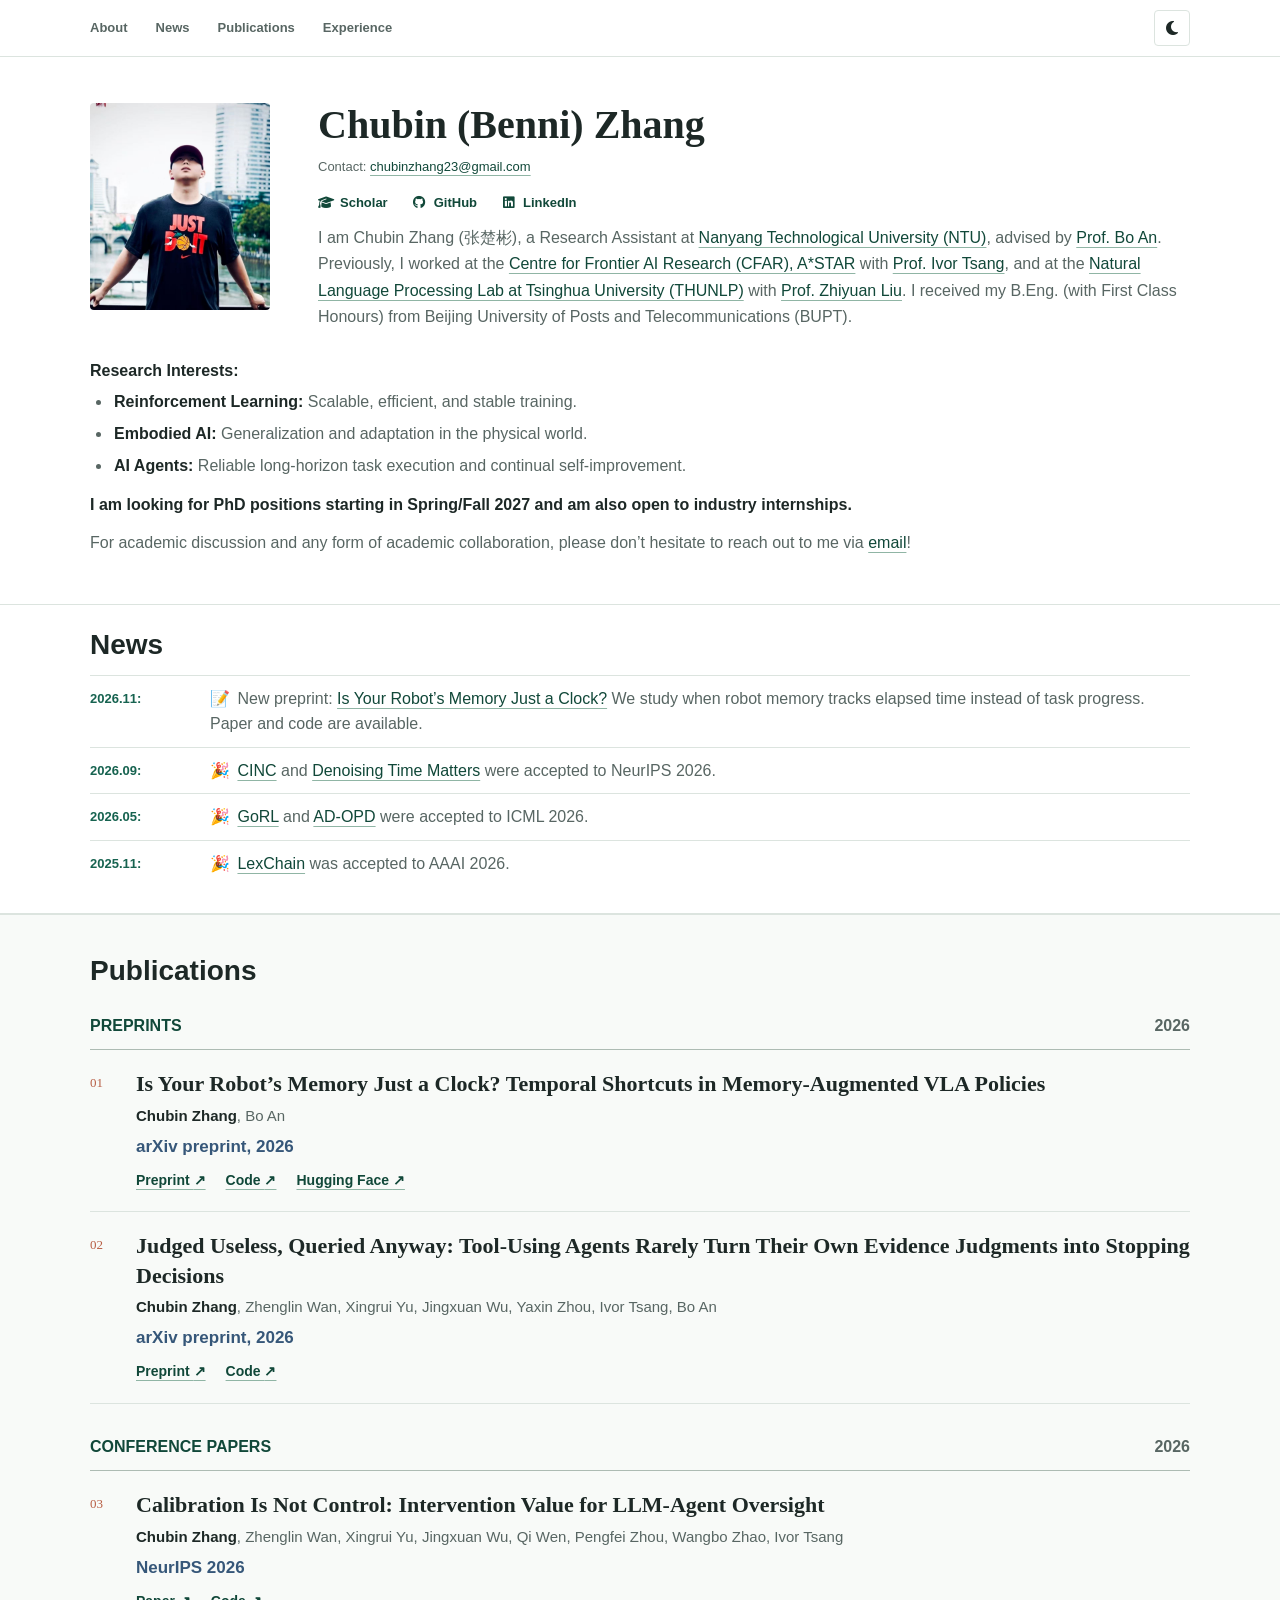
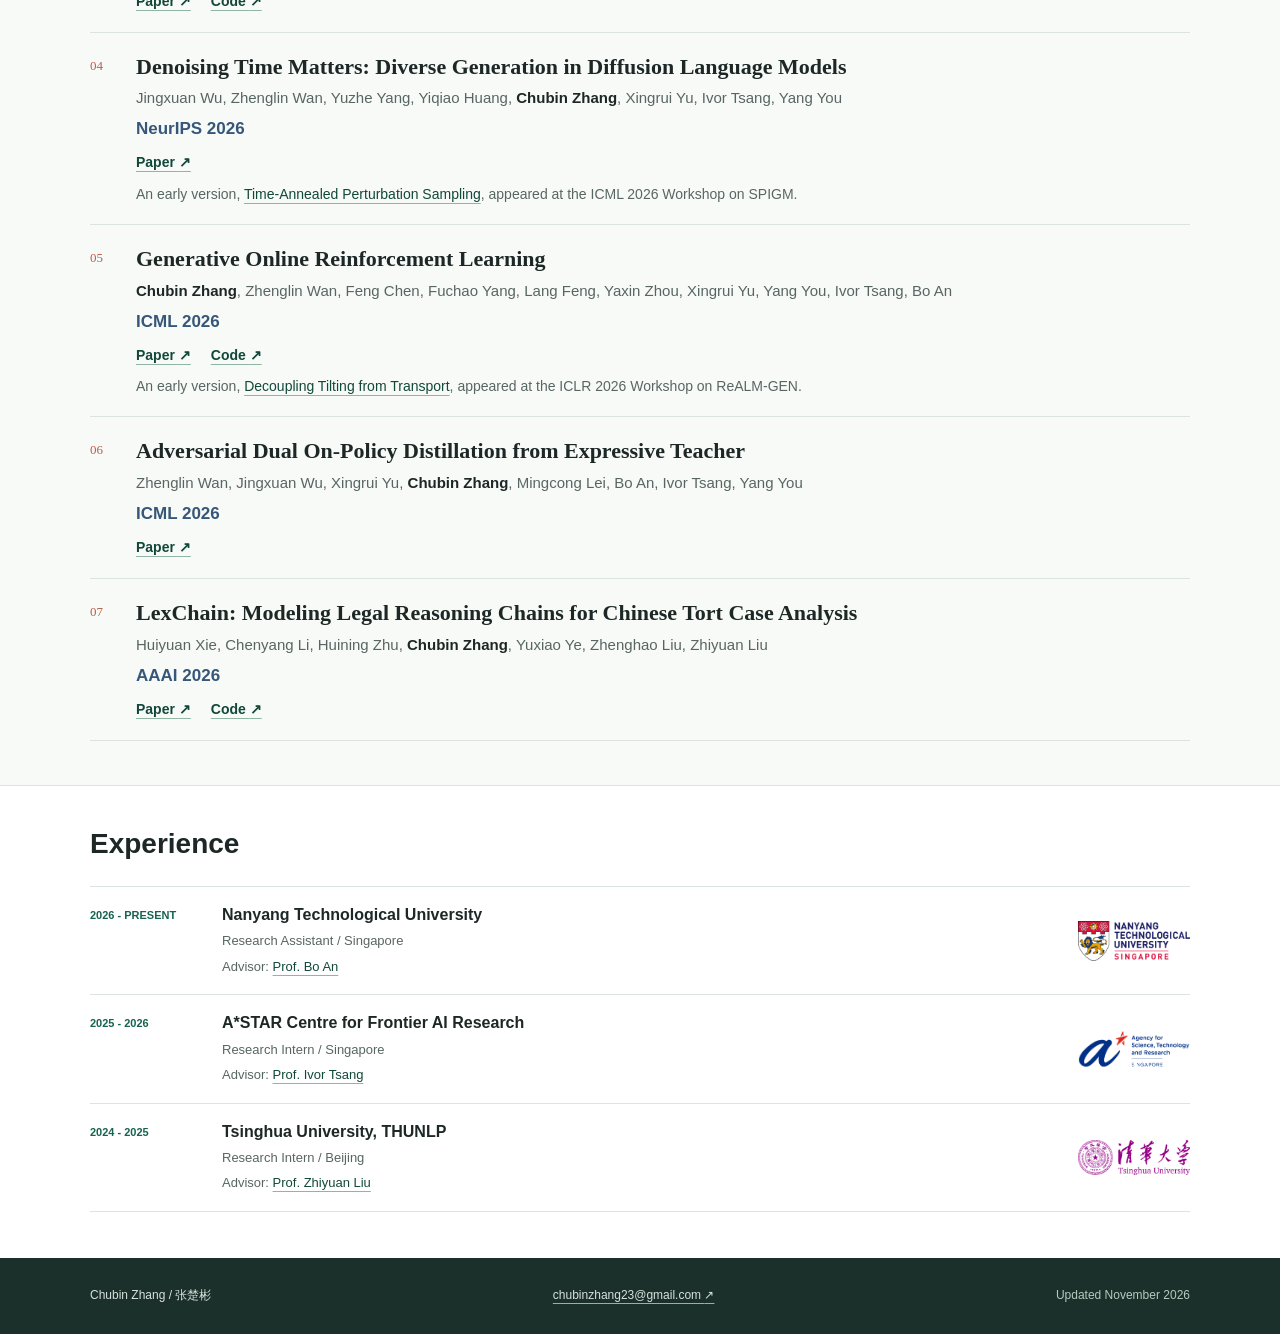
==== commit c0eeb4fb: "Add Memory Clock preprint and refresh homepage news" ====
--- a/index.html
+++ b/index.html
@@ -14,7 +14,7 @@
       rel="stylesheet"
       href="https://cdnjs.cloudflare.com/ajax/libs/font-awesome/6.5.1/css/all.min.css"
     />
-    <script src="theme.js?v=20261015-theme"></script>
+    <script src="theme.js?v=20261015-default-light"></script>
     <link rel="stylesheet" href="styles.css?v=20261015-theme" />
     <meta property="og:type" content="profile" />
     <meta
@@ -206,6 +206,20 @@
           </div>
           <ul class="news-list">
             <li>
+              <time datetime="2026-11">2026.11:</time>
+              <p>
+                <span aria-hidden="true">📝</span>
+                New preprint:
+                <a
+                  href="https://arxiv.org/abs/2611.14488"
+                  target="_blank"
+                  rel="noopener noreferrer"
+                  >Is Your Robot&rsquo;s Memory Just a Clock?</a
+                > We study when robot memory tracks elapsed time instead of
+                task progress. Paper and code are available.
+              </p>
+            </li>
+            <li>
               <time datetime="2026-09">2026.09:</time>
               <p>
                 <span aria-hidden="true">🎉</span>
@@ -213,14 +227,14 @@
                   href="https://arxiv.org/abs/2606.21399"
                   target="_blank"
                   rel="noopener noreferrer"
-                  >Calibration Is Not Control</a
+                  >CINC</a
                 >
                 and
                 <a
                   href="https://arxiv.org/abs/2601.22629"
                   target="_blank"
                   rel="noopener noreferrer"
-                  >TAPS</a
+                  >Denoising Time Matters</a
                 >
                 were accepted to NeurIPS 2026.
               </p>
@@ -240,7 +254,7 @@
                   href="https://arxiv.org/abs/2605.27095"
                   target="_blank"
                   rel="noopener noreferrer"
-                  >FA-OPD</a
+                  >AD-OPD</a
                 >
                 were accepted to ICML 2026.
               </p>
@@ -273,8 +287,43 @@
           <div class="preprints-group">
             <h3 class="group-heading">Preprints <span>2026</span></h3>
             <ol class="publication-list">
+              <li class="publication-item" id="paper-memory-clock">
+                <span class="publication-number" aria-hidden="true">01</span>
+                <div class="publication-body">
+                  <h4>
+                    <a
+                      href="https://arxiv.org/abs/2611.14488"
+                      target="_blank"
+                      rel="noopener noreferrer"
+                      >Is Your Robot&rsquo;s Memory Just a Clock? Temporal Shortcuts
+                      in Memory-Augmented VLA Policies
+                      <span aria-hidden="true">&#8599;</span></a
+                    >
+                  </h4>
+                  <p class="authors"><strong>Chubin Zhang</strong>, Bo An</p>
+                  <p class="venue">arXiv preprint, 2026</p>
+                  <div class="paper-links">
+                    <a
+                      href="https://arxiv.org/abs/2611.14488"
+                      target="_blank"
+                      rel="noopener noreferrer"
+                      >Preprint <span aria-hidden="true">&#8599;</span></a
+                    ><a
+                      href="https://github.com/bennidict23/memory-clock"
+                      target="_blank"
+                      rel="noopener noreferrer"
+                      >Code <span aria-hidden="true">&#8599;</span></a
+                    ><a
+                      href="https://huggingface.co/papers/2611.14488"
+                      target="_blank"
+                      rel="noopener noreferrer"
+                      >Hugging Face <span aria-hidden="true">&#8599;</span></a
+                    >
+                  </div>
+                </div>
+              </li>
               <li class="publication-item" id="paper-judged-useless">
-                <span class="publication-number" aria-hidden="true">01</span>
+                <span class="publication-number" aria-hidden="true">02</span>
                 <div class="publication-body">
                   <h4>
                     <a
@@ -311,7 +360,7 @@
           <h3 class="group-heading">Conference Papers <span>2026</span></h3>
           <ol class="publication-list">
             <li class="publication-item" id="paper-calibration">
-              <span class="publication-number" aria-hidden="true">02</span>
+              <span class="publication-number" aria-hidden="true">03</span>
               <div class="publication-body">
                 <h4>
                   <a
@@ -344,7 +393,7 @@
               </div>
             </li>
             <li class="publication-item" id="paper-denoising">
-              <span class="publication-number" aria-hidden="true">03</span>
+              <span class="publication-number" aria-hidden="true">04</span>
               <div class="publication-body">
                 <h4>
                   <a
@@ -381,7 +430,7 @@
               </div>
             </li>
             <li class="publication-item" id="paper-gorl">
-              <span class="publication-number" aria-hidden="true">04</span>
+              <span class="publication-number" aria-hidden="true">05</span>
               <div class="publication-body">
                 <h4>
                   <a
@@ -423,7 +472,7 @@
               </div>
             </li>
             <li class="publication-item" id="paper-distillation">
-              <span class="publication-number" aria-hidden="true">05</span>
+              <span class="publication-number" aria-hidden="true">06</span>
               <div class="publication-body">
                 <h4>
                   <a
@@ -451,7 +500,7 @@
               </div>
             </li>
             <li class="publication-item" id="paper-lexchain">
-              <span class="publication-number" aria-hidden="true">06</span>
+              <span class="publication-number" aria-hidden="true">07</span>
               <div class="publication-body">
                 <h4>
                   <a
@@ -589,7 +638,7 @@
         <a href="mailto:chubinzhang23@gmail.com"
           >chubinzhang23@gmail.com <span aria-hidden="true">&#8599;</span></a
         >
-        <p>Updated October 2026</p>
+        <p>Updated November 2026</p>
       </div>
     </footer>
     <script
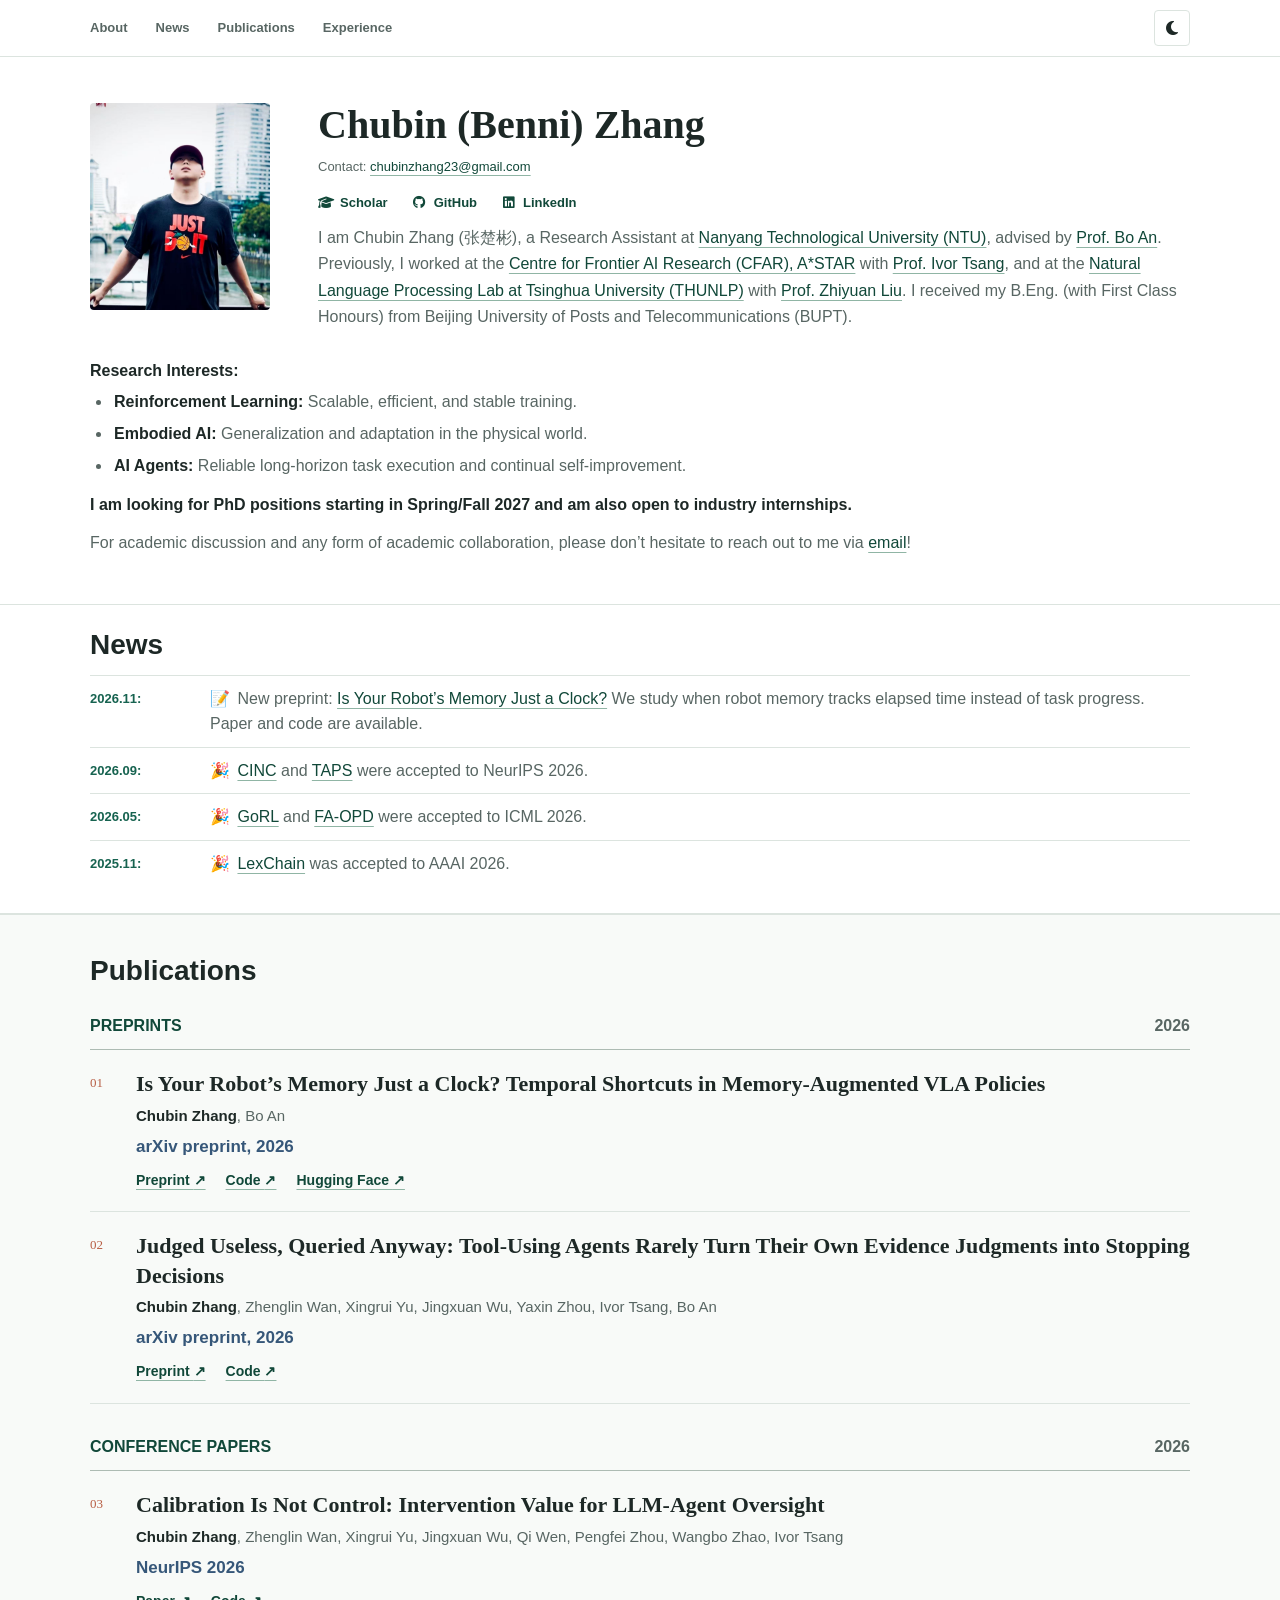
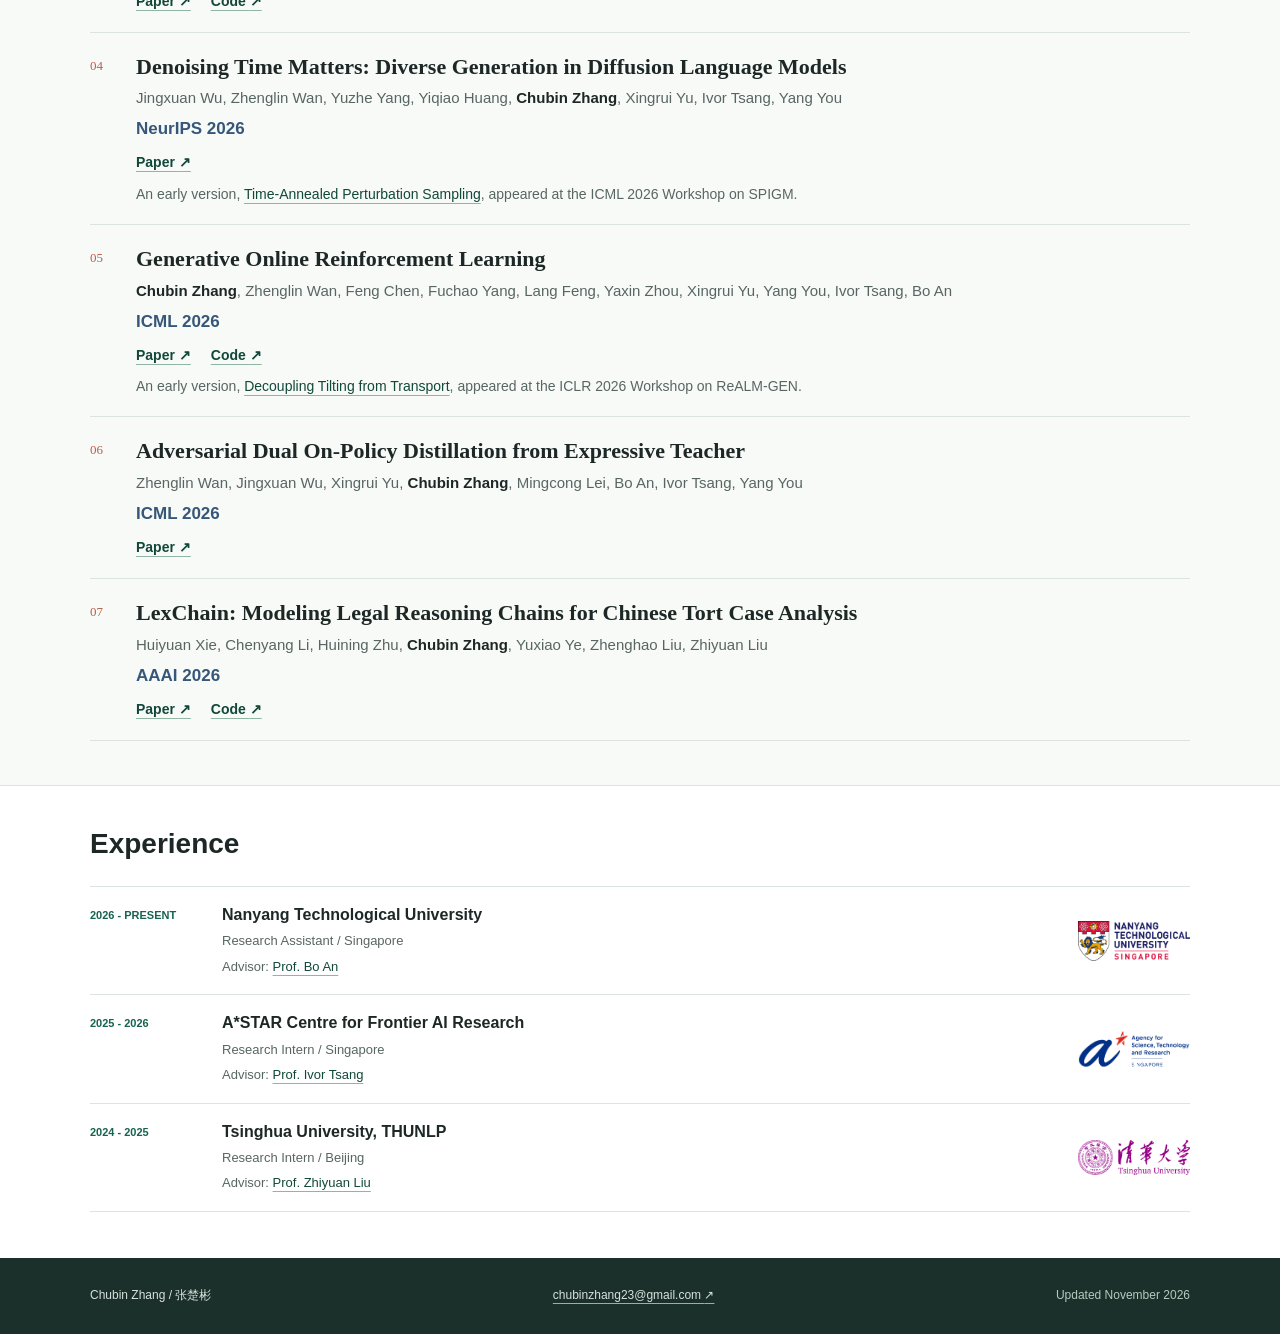
==== commit d445f979: "Restore TAPS and FA-OPD method names in news" ====
--- a/index.html
+++ b/index.html
@@ -234,7 +234,7 @@
                   href="https://arxiv.org/abs/2601.22629"
                   target="_blank"
                   rel="noopener noreferrer"
-                  >Denoising Time Matters</a
+                  >TAPS</a
                 >
                 were accepted to NeurIPS 2026.
               </p>
@@ -254,7 +254,7 @@
                   href="https://arxiv.org/abs/2605.27095"
                   target="_blank"
                   rel="noopener noreferrer"
-                  >AD-OPD</a
+                  >FA-OPD</a
                 >
                 were accepted to ICML 2026.
               </p>
